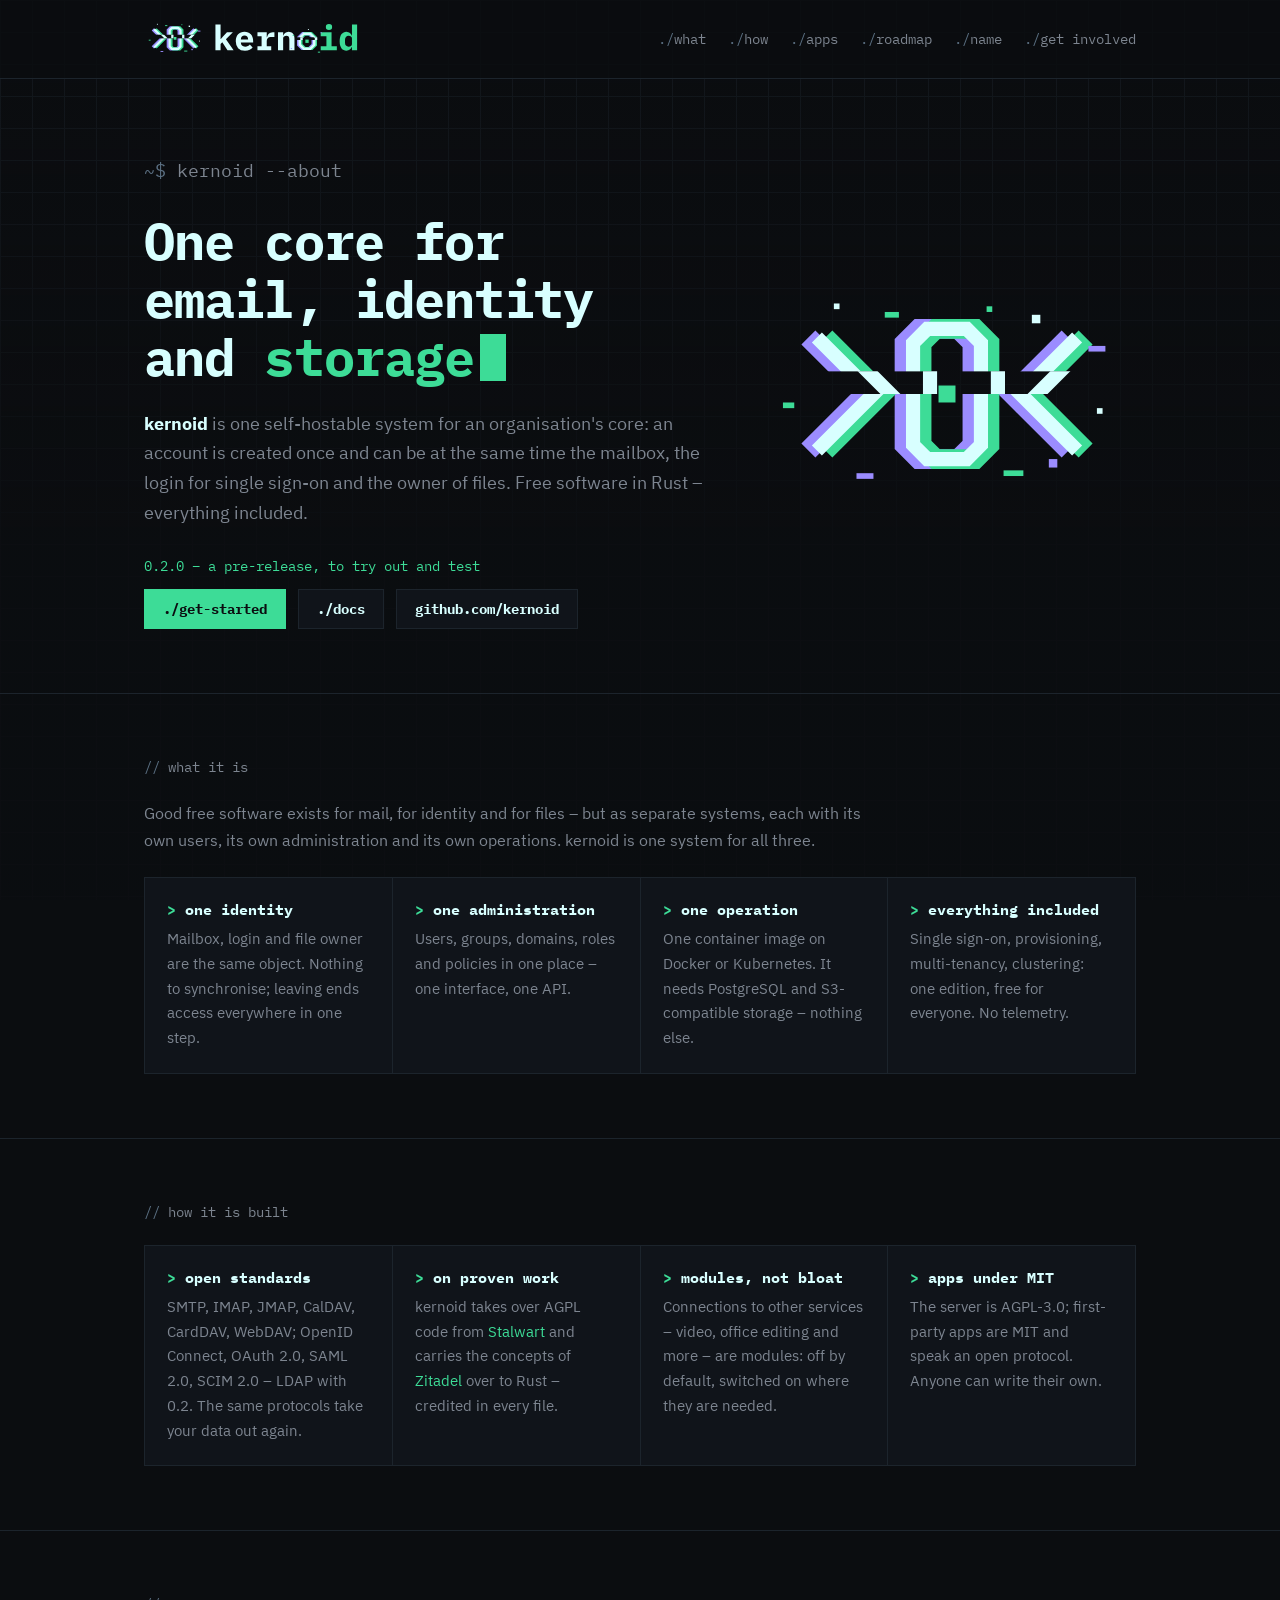
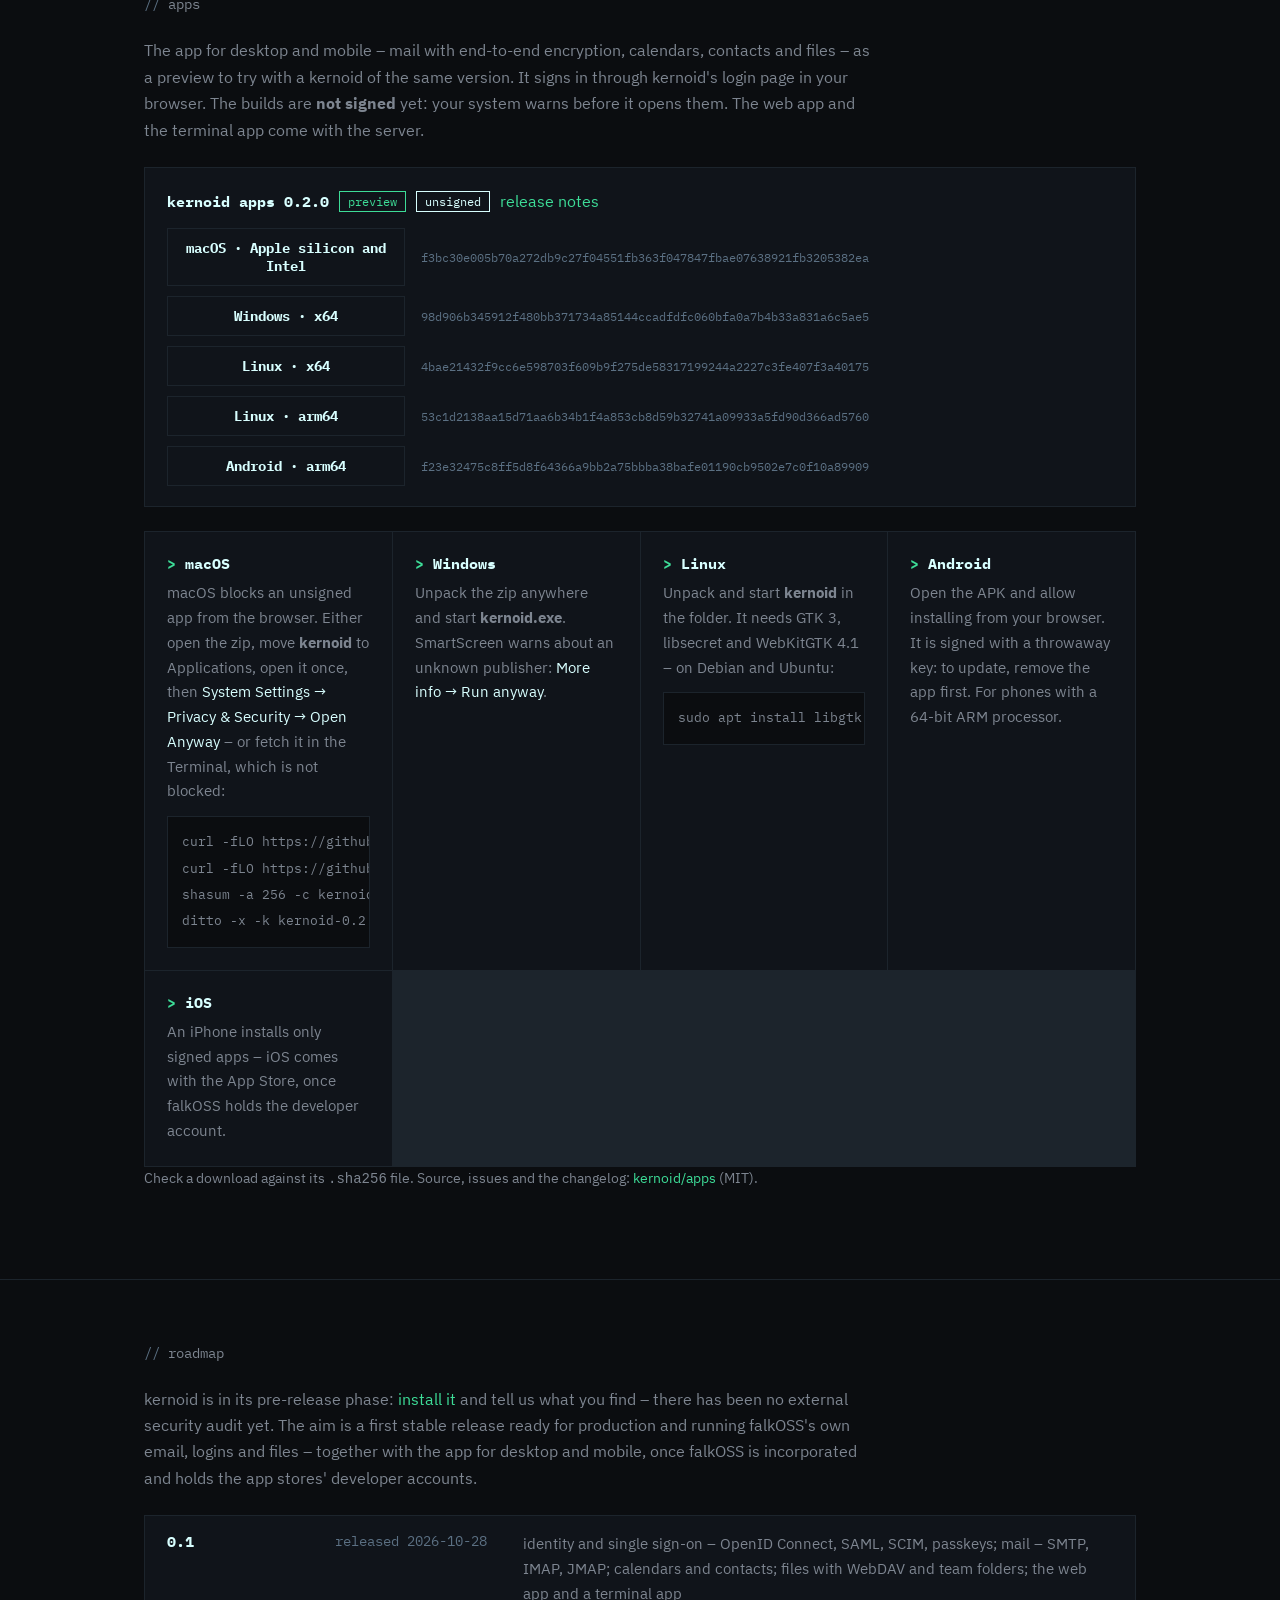
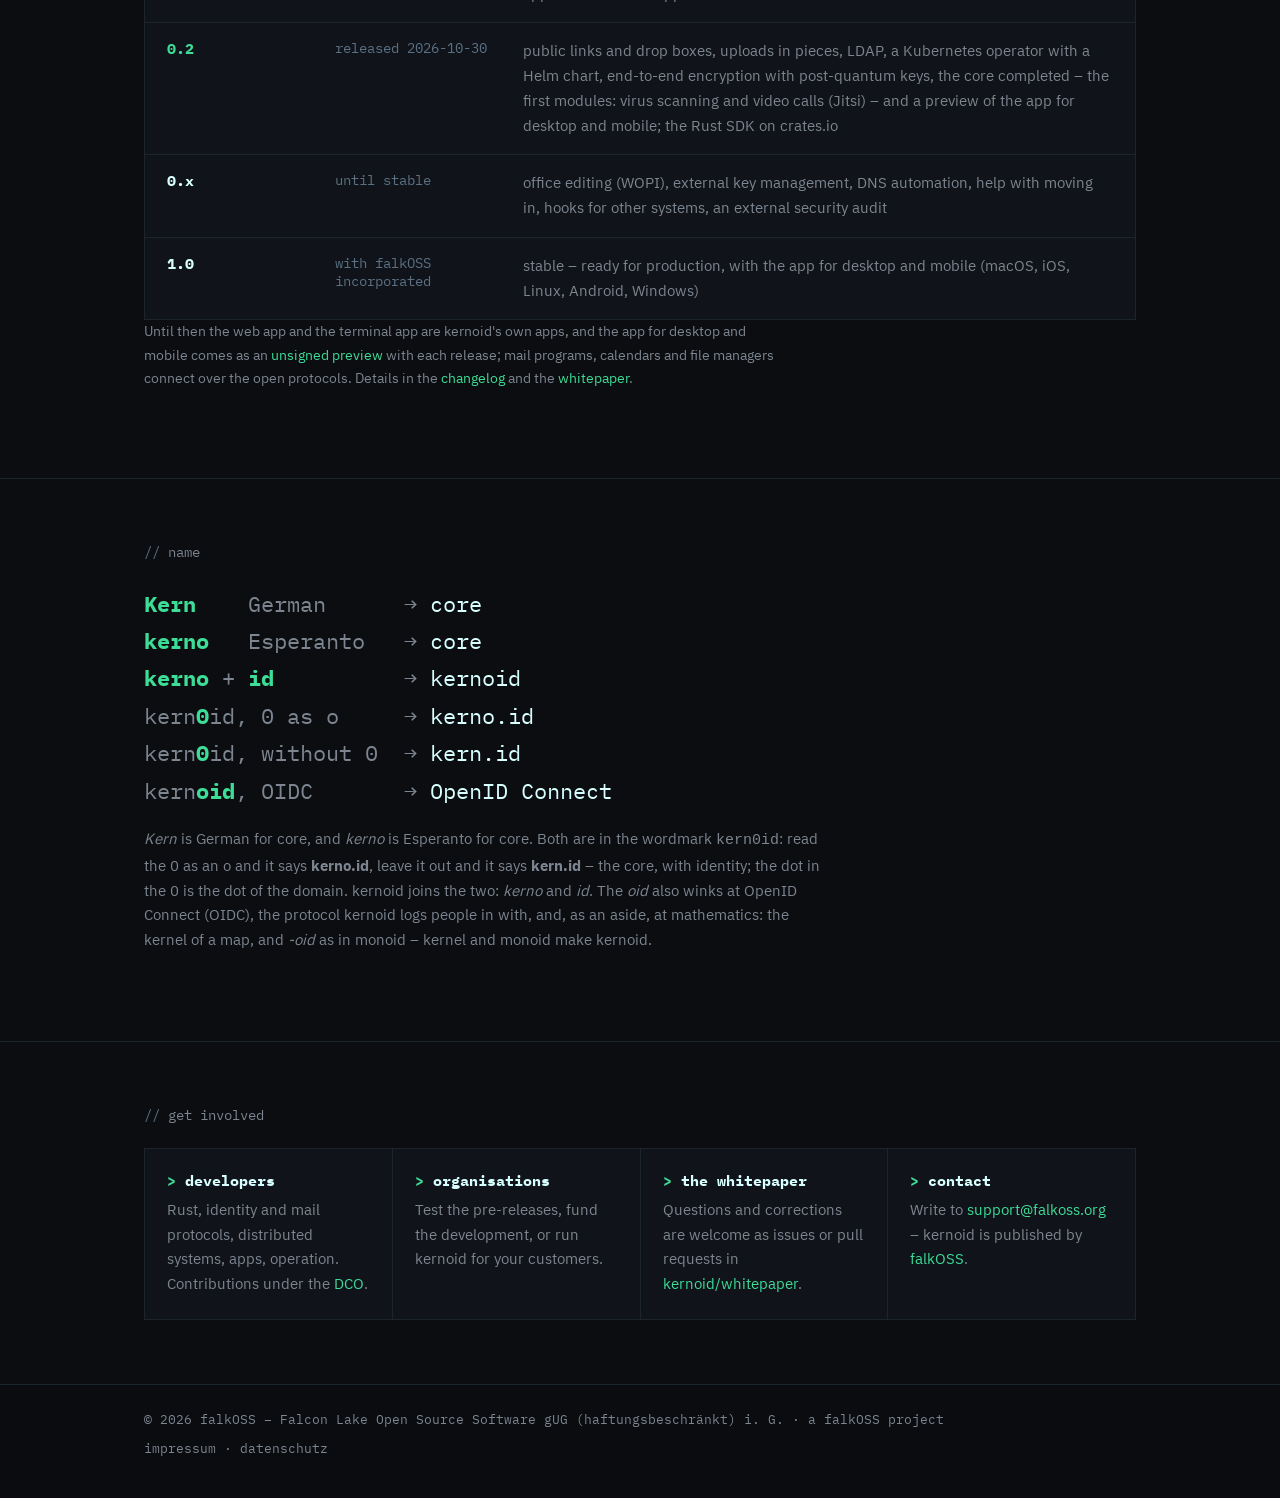
==== index.html @ 37d768cf "Publishing takes the newest releases itself The status line and the apps' downloads were copied by h" ====
<!doctype html>
<html lang="en">
<head>
  <meta charset="utf-8">
  <meta name="viewport" content="width=device-width, initial-scale=1">
  <title>kernoid – one core for email, identity and storage</title>
  <meta name="description" content="kernoid is free software in Rust: one self-hostable system for email, identity and storage. A falkOSS project, in early development.">
  <meta name="theme-color" content="#0B0D10">
  <meta property="og:type" content="website">
  <meta property="og:site_name" content="kernoid">
  <meta property="og:title" content="kernoid – one core for email, identity and storage">
  <meta property="og:description" content="One self-hostable system for email, identity and storage – free software in Rust, everything included.">
  <meta property="og:image" content="social.png">
  <meta property="og:image:width" content="1280">
  <meta property="og:image:height" content="640">
  <meta name="twitter:card" content="summary_large_image">
  <link rel="icon" href="favicon.ico" sizes="any">
  <link rel="icon" href="favicon.svg" type="image/svg+xml">
  <link rel="apple-touch-icon" href="apple-touch-icon.png">
  <link rel="manifest" href="site.webmanifest">
  <link rel="stylesheet" href="style.css">
</head>
<body>
  <header>
    <div class="wrap">
      <a href="./" aria-label="kernoid home"><img src="assets/kernoid-lockup-on-dark.svg" alt="kernoid"></a>
      <nav>
        <a href="#what">what</a>
        <a href="#how">how</a>
        <a href="#apps">apps</a>
        <a href="#roadmap">roadmap</a>
        <a href="#name">name</a>
        <a href="#involved">get involved</a>
      </nav>
    </div>
  </header>

  <main>
    <div class="hero">
      <div class="wrap">
        <div>
          <p class="prompt"><b>~$</b> kernoid --about</p>
          <h1>One core for email, identity and <span class="mint">storage</span></h1>
          <p><strong>kernoid</strong> is one self-hostable system for an organisation's core: an account is created
            once and can be at the same time the mailbox, the login for single sign-on and the owner of files. Free
            software in Rust – everything included.</p>
          <p class="status"><span data-kernoid-version>0.2.0</span> – a pre-release, to try out and test</p>
          <div class="buttons">
            <a class="button primary" href="https://kernoid.dev/getting-started/">./get-started</a>
            <a class="button" href="https://kernoid.dev">./docs</a>
            <a class="button" href="https://github.com/kernoid/kernoid">github.com/kernoid</a>
          </div>
        </div>
        <img class="mark" src="assets/kernoid-mark-on-dark.svg" alt="" width="340" height="198">
      </div>
    </div>

    <section id="what">
      <div class="wrap">
        <h2>what it is</h2>
        <p>Good free software exists for mail, for identity and for files – but as separate systems, each with its
          own users, its own administration and its own operations. kernoid is one system for all three.</p>
        <div class="grid">
          <div class="cell"><h3>one identity</h3><p>Mailbox, login and file owner are the same object. Nothing to synchronise; leaving ends access everywhere in one step.</p></div>
          <div class="cell"><h3>one administration</h3><p>Users, groups, domains, roles and policies in one place – one interface, one API.</p></div>
          <div class="cell"><h3>one operation</h3><p>One container image on Docker or Kubernetes. It needs PostgreSQL and S3-compatible storage – nothing else.</p></div>
          <div class="cell"><h3>everything included</h3><p>Single sign-on, provisioning, multi-tenancy, clustering: one edition, free for everyone. No telemetry.</p></div>
        </div>
      </div>
    </section>

    <section id="how">
      <div class="wrap">
        <h2>how it is built</h2>
        <div class="grid">
          <div class="cell"><h3>open standards</h3><p>SMTP, IMAP, JMAP, CalDAV, CardDAV, WebDAV; OpenID Connect, OAuth 2.0, SAML 2.0, SCIM 2.0 – LDAP with 0.2. The same protocols take your data out again.</p></div>
          <div class="cell"><h3>on proven work</h3><p>kernoid takes over AGPL code from <a href="https://github.com/stalwartlabs/stalwart">Stalwart</a> and carries the concepts of <a href="https://github.com/zitadel/zitadel">Zitadel</a> over to Rust – credited in every file.</p></div>
          <div class="cell"><h3>modules, not bloat</h3><p>Connections to other services – video, office editing and more – are modules: off by default, switched on where they are needed.</p></div>
          <div class="cell"><h3>apps under MIT</h3><p>The server is AGPL-3.0; first-party apps are MIT and speak an open protocol. Anyone can write their own.</p></div>
        </div>
      </div>
    </section>

    <section id="apps">
      <div class="wrap">
        <h2>apps</h2>
        <p>The app for desktop and mobile – mail with end-to-end encryption, calendars, contacts and files – as a
          preview to try with a kernoid of the same version. It signs in through kernoid's login page in your browser.
          The builds are <strong>not signed</strong> yet: your system warns before it opens them. The web app and the
          terminal app come with the server.</p>

        <div class="release" data-release hidden>
          <p class="release-head"><strong>kernoid apps <span data-version></span></strong> <span class="badge">preview</span> <span class="badge warn">unsigned</span>
            <a data-page href="#">release notes</a></p>
          <div class="downloads" data-downloads></div>
        </div>
        <div class="release" data-pending>
          <p class="release-head"><strong>The first builds are on their way.</strong></p>
          <p class="note">Until then: build the app yourself from <a href="https://github.com/kernoid/apps">kernoid/apps</a>.</p>
        </div>

        <div class="grid install">
          <div class="cell"><h3>macOS</h3><p>macOS blocks an unsigned app from the browser. Either open the zip,
            move <b>kernoid</b> to Applications, open it once, then <em>System Settings → Privacy &amp; Security → Open
            Anyway</em> – or fetch it in the Terminal, which is not blocked:</p>
            <pre class="snippet"><code data-install="macos">curl -fLO &lt;download URL&gt;
shasum -a 256 -c &lt;file&gt;.sha256
ditto -x -k &lt;file&gt; /Applications</code></pre></div>
          <div class="cell"><h3>Windows</h3><p>Unpack the zip anywhere and start <b>kernoid.exe</b>. SmartScreen
            warns about an unknown publisher: <em>More info → Run anyway</em>.</p></div>
          <div class="cell"><h3>Linux</h3><p>Unpack and start <b>kernoid</b> in the folder. It needs GTK 3,
            libsecret and WebKitGTK 4.1 – on Debian and Ubuntu:</p>
            <pre class="snippet"><code>sudo apt install libgtk-3-0 libsecret-1-0 libwebkit2gtk-4.1-0</code></pre></div>
          <div class="cell"><h3>Android</h3><p>Open the APK and allow installing from your browser. It is signed
            with a throwaway key: to update, remove the app first. For phones with a 64-bit ARM processor.</p></div>
          <div class="cell"><h3>iOS</h3><p>An iPhone installs only signed apps – iOS comes with the App Store, once
            falkOSS holds the developer account.</p></div>
        </div>
        <p class="note">Check a download against its <code>.sha256</code> file. Source, issues and the changelog:
          <a href="https://github.com/kernoid/apps">kernoid/apps</a> (MIT).</p>
      </div>
    </section>

    <section id="roadmap">
      <div class="wrap">
        <h2>roadmap</h2>
        <p>kernoid is in its pre-release phase: <a href="https://kernoid.dev/getting-started/">install it</a> and tell us what you find – there has been no external security audit yet. The aim is a first stable release ready for production and running falkOSS's own email, logins and files – together with the app for desktop and mobile, once falkOSS is incorporated and holds the app stores' developer accounts.</p>
        <ol class="steps">
          <li><span class="name">0.1</span><span class="when">released 2026-10-28</span><span class="what">identity and single sign-on – OpenID Connect, SAML, SCIM, passkeys; mail – SMTP, IMAP, JMAP; calendars and contacts; files with WebDAV and team folders; the web app and a terminal app</span></li>
          <li class="now"><span class="name">0.2</span><span class="when">released 2026-10-30</span><span class="what">public links and drop boxes, uploads in pieces, LDAP, a Kubernetes operator with a Helm chart, end-to-end encryption with post-quantum keys, the core completed – the first modules: virus scanning and video calls (Jitsi) – and a preview of the app for desktop and mobile; the Rust SDK on crates.io</span></li>
          <li><span class="name">0.x</span><span class="when">until stable</span><span class="what">office editing (WOPI), external key management, DNS automation, help with moving in, hooks for other systems, an external security audit</span></li>
          <li><span class="name">1.0</span><span class="when">with falkOSS incorporated</span><span class="what">stable – ready for production, with the app for desktop and mobile (macOS, iOS, Linux, Android, Windows)</span></li>
        </ol>
        <p class="note">Until then the web app and the terminal app are kernoid's own apps, and the app for desktop and mobile comes as an <a href="#apps">unsigned preview</a> with each release; mail programs, calendars and file managers connect over the open protocols. Details in the <a href="https://github.com/kernoid/kernoid/blob/main/CHANGELOG.md">changelog</a> and the <a href="https://github.com/kernoid/whitepaper">whitepaper</a>.</p>
      </div>
    </section>

    <section id="name">
      <div class="wrap">
        <h2>name</h2>
<pre class="story"><b>Kern</b>    German      → <i>core</i>
<b>kerno</b>   Esperanto   → <i>core</i>
<b>kerno</b> + <b>id</b>          → <i>kernoid</i>
kern<b>0</b>id, 0 as o     → <i>kerno.id</i>
kern<b>0</b>id, without 0  → <i>kern.id</i>
kern<b>oid</b>, OIDC       → <i>OpenID Connect</i></pre>
        <p class="small"><em>Kern</em> is German for core, and <em>kerno</em> is Esperanto for core. Both are in the wordmark <code>kern0id</code>: read the 0 as an o and it says <strong>kerno.id</strong>, leave it out and it says <strong>kern.id</strong> – the core, with identity; the dot in the 0 is the dot of the domain. kernoid joins the two: <em>kerno</em> and <em>id</em>. The <em>oid</em> also winks at OpenID Connect (OIDC), the protocol kernoid logs people in with, and, as an aside, at mathematics: the kernel of a map, and <em>-oid</em> as in monoid – kernel and monoid make kernoid.</p>
      </div>
    </section>

    <section id="involved">
      <div class="wrap">
        <h2>get involved</h2>
        <div class="grid">
          <div class="cell"><h3>developers</h3><p>Rust, identity and mail protocols, distributed systems, apps, operation. Contributions under the <a href="https://developercertificate.org">DCO</a>.</p></div>
          <div class="cell"><h3>organisations</h3><p>Test the pre-releases, fund the development, or run kernoid for your customers.</p></div>
          <div class="cell"><h3>the whitepaper</h3><p>Questions and corrections are welcome as issues or pull requests in <a href="https://github.com/kernoid/whitepaper">kernoid/whitepaper</a>.</p></div>
          <div class="cell"><h3>contact</h3><p>Write to <a href="mailto:support@falkoss.org">support@falkoss.org</a> – kernoid is published by <a href="https://falkoss.org">falkOSS</a>.</p></div>
        </div>
      </div>
    </section>
  </main>

  <footer>
    <div class="wrap">
      <span>© 2026 falkOSS – Falcon Lake Open Source Software gUG (haftungsbeschränkt) i. G. · <a href="https://falkoss.org">a falkOSS project</a></span>
      <span><a href="https://falkoss.org/impressum.html">impressum</a> · <a href="https://falkoss.org/datenschutz.html">datenschutz</a></span>
    </div>
  </footer>
  <script src="download.js" defer></script>
</body>
</html>
---- style.css ----
/* SPDX-License-Identifier: AGPL-3.0-or-later */
/* kernoid – one page. Terminal look with one fault in it: near-black, glitch white, mint as the one accent,
   straight edges. Colours from kernoid/brand/README.md; fonts self-hosted, nothing loaded from elsewhere. */
@font-face { font-family: "Plex Mono"; src: url("assets/fonts/IBMPlexMono-Regular.ttf") format("truetype"); font-weight: 400; font-display: swap; }
@font-face { font-family: "Plex Mono"; src: url("assets/fonts/IBMPlexMono-Bold.ttf") format("truetype"); font-weight: 700; font-display: swap; }
@font-face { font-family: "Plex Sans"; src: url("assets/fonts/IBMPlexSans-Regular.ttf") format("truetype"); font-weight: 400; font-display: swap; }
@font-face { font-family: "Plex Sans"; src: url("assets/fonts/IBMPlexSans-Bold.ttf") format("truetype"); font-weight: 700; font-display: swap; }

:root {
  --night: #0B0D10;
  --panel: #10141A;
  --white: #D8FFFF;
  --mint: #3DDC97;
  --steel: #5B7083;
  --reed: #7D8590;
  --line: #1C242C;
  --mono: "Plex Mono", ui-monospace, "SF Mono", Menlo, Consolas, "Liberation Mono", monospace;
  --sans: "Plex Sans", -apple-system, BlinkMacSystemFont, "Segoe UI", Roboto, Arial, sans-serif;
}

* { box-sizing: border-box; }
html { scroll-behavior: smooth; }
body {
  margin: 0;
  color: var(--white);
  font: 16px/1.65 var(--sans);
  -webkit-font-smoothing: antialiased;
  /* a faint 32 px grid, as in the social preview */
  background:
    linear-gradient(var(--line) 1px, transparent 1px) 0 0 / 32px 32px,
    linear-gradient(90deg, var(--line) 1px, transparent 1px) 0 0 / 32px 32px,
    var(--night);
  background-attachment: fixed;
}
body::before {
  /* fade the grid out below the fold so text stays calm */
  content: ""; position: fixed; inset: 0; pointer-events: none;
  background: linear-gradient(to bottom, rgba(11, 13, 16, 0.5), rgba(11, 13, 16, 0.92) 60%);
}
main, header, footer { position: relative; }
a { color: var(--mint); text-decoration: none; }
a:hover { text-decoration: underline; text-underline-offset: 3px; }
::selection { background: var(--mint); color: var(--night); }
.wrap { max-width: 1040px; margin: 0 auto; padding: 0 24px; }
.dim { color: var(--reed); }
.mint { color: var(--mint); }

/* header */
header { padding: 22px 0; border-bottom: 1px solid var(--line); background: rgba(11, 13, 16, 0.85); }
header .wrap { display: flex; align-items: center; justify-content: space-between; gap: 24px; }
header img { height: 34px; display: block; }
nav { display: flex; gap: 22px; font: 14px var(--mono); }
nav a { color: var(--reed); }
nav a::before { content: "./"; color: var(--steel); }
nav a:hover { color: var(--white); text-decoration: none; }

/* hero */
.hero { padding: 80px 0 64px; }
.hero .wrap { display: grid; grid-template-columns: 1.5fr 1fr; gap: 48px; align-items: center; }
.prompt { font: 15px var(--mono); color: var(--reed); margin: 0 0 18px; }
.prompt b { color: var(--steel); font-weight: 400; }
.hero .status { font: 14px var(--mono); color: var(--mint); margin: 0 0 14px; }
.hero h1 { font: 700 clamp(32px, 5vw, 52px)/1.12 var(--mono); margin: 0 0 22px; letter-spacing: -0.02em; }
.hero h1 .mint::after {
  content: ""; display: inline-block; width: 0.5em; height: 0.9em; margin-left: 0.12em; vertical-align: -0.08em;
  background: var(--mint); animation: blink 1.1s steps(1) infinite;
}
@keyframes blink { 50% { opacity: 0; } }
@media (prefers-reduced-motion: reduce) { .hero h1 .mint::after { animation: none; } }
.hero p { color: var(--reed); font-size: 18px; margin: 0 0 30px; max-width: 36em; }
.hero p strong { color: var(--white); font-weight: 700; }
.hero .mark { width: 100%; max-width: 340px; justify-self: center; }
.buttons { display: flex; flex-wrap: wrap; gap: 12px; }
.button { display: inline-block; padding: 10px 18px; border: 1px solid var(--line); font: 700 14px var(--mono); color: var(--white); background: var(--panel); }
.button.primary { background: var(--mint); border-color: var(--mint); color: var(--night); }
.button:hover { text-decoration: none; border-color: var(--mint); }

/* sections */
section { padding: 64px 0; border-top: 1px solid var(--line); }
section h2 { font: 400 14px var(--mono); color: var(--reed); margin: 0 0 24px; }
section h2::before { content: "// "; color: var(--steel); }
section > .wrap > p { color: var(--reed); max-width: 46em; margin: 0 0 24px; }
.grid { display: grid; grid-template-columns: repeat(auto-fit, minmax(230px, 1fr)); gap: 1px; background: var(--line); border: 1px solid var(--line); }
.cell { background: var(--panel); padding: 22px; }
.cell h3 { margin: 0 0 8px; font: 700 15px var(--mono); color: var(--white); }
.cell h3::before { content: "> "; color: var(--mint); }
.cell p { margin: 0; color: var(--reed); font-size: 15px; }

/* roadmap */
.steps { list-style: none; margin: 0; padding: 0; border: 1px solid var(--line); }
.steps li { display: grid; grid-template-columns: 150px 170px 1fr; gap: 18px; padding: 16px 22px; background: var(--panel); }
.steps li + li { border-top: 1px solid var(--line); }
.steps .name { font: 700 15px var(--mono); }
.steps .when { font: 14px var(--mono); color: var(--steel); }
.steps .what { color: var(--reed); font-size: 15px; }
.steps .now .name { color: var(--mint); }
.note { color: var(--reed); font-size: 14px; margin: 14px 0 0; }

/* name */
pre.story { font: clamp(15px, 2.4vw, 22px)/1.7 var(--mono); margin: 0 0 18px; color: var(--reed); white-space: pre-wrap; }
pre.story b { color: var(--mint); font-weight: 700; }
pre.story i { color: var(--white); font-style: normal; }
.small { color: var(--reed); font-size: 15px; margin: 0; max-width: 46em; }

/* footer */
footer { border-top: 1px solid var(--line); padding: 26px 0 44px; color: var(--reed); font: 13px var(--mono); background: rgba(11, 13, 16, 0.9); }
footer .wrap { display: flex; flex-wrap: wrap; justify-content: space-between; gap: 12px; }
footer a { color: var(--reed); }
footer a:hover { color: var(--white); }

/* 404 */
.legal { padding: 40px 0 72px; max-width: 760px; }
.legal h1 { font: 700 30px var(--mono); margin: 0 0 24px; }
.legal p { color: var(--reed); }

@media (max-width: 760px) {
  .hero { padding-top: 48px; }
  .hero .wrap { grid-template-columns: 1fr; }
  .hero .mark { max-width: 180px; order: -1; justify-self: start; }
  nav { display: none; }
  .steps li { grid-template-columns: 1fr; gap: 4px; }
}

/* apps: downloads from apps.json, how to open unsigned builds */
.release { border: 1px solid var(--line); background: var(--panel); padding: 20px 22px; margin: 0 0 24px; }
.release-head { margin: 0 0 14px; display: flex; flex-wrap: wrap; gap: 10px; align-items: center; }
.release-head strong { font: 700 15px var(--mono); }
.release > .note { margin: 0; }
.badge { font: 12px var(--mono); padding: 2px 8px; border: 1px solid var(--mint); color: var(--mint); }
.badge.warn { border-color: var(--white); color: var(--white); }
.downloads { display: grid; gap: 10px; }
.download { display: flex; flex-wrap: wrap; gap: 6px 16px; align-items: center; }
.download .button { width: 17em; max-width: 100%; text-align: center; }
.download .sum { font: 12px var(--mono); color: var(--steel); overflow-wrap: anywhere; min-width: 0; flex: 1 1 20em; }
.install .cell p + p, .install .cell pre { margin-top: 12px; }
.install em { color: var(--white); font-style: normal; }
pre.snippet { margin: 12px 0 0; padding: 12px 14px; background: var(--night); border: 1px solid var(--line); overflow-x: auto; }
pre.snippet code { font: 13px/1.6 var(--mono); color: var(--reed); white-space: pre; }
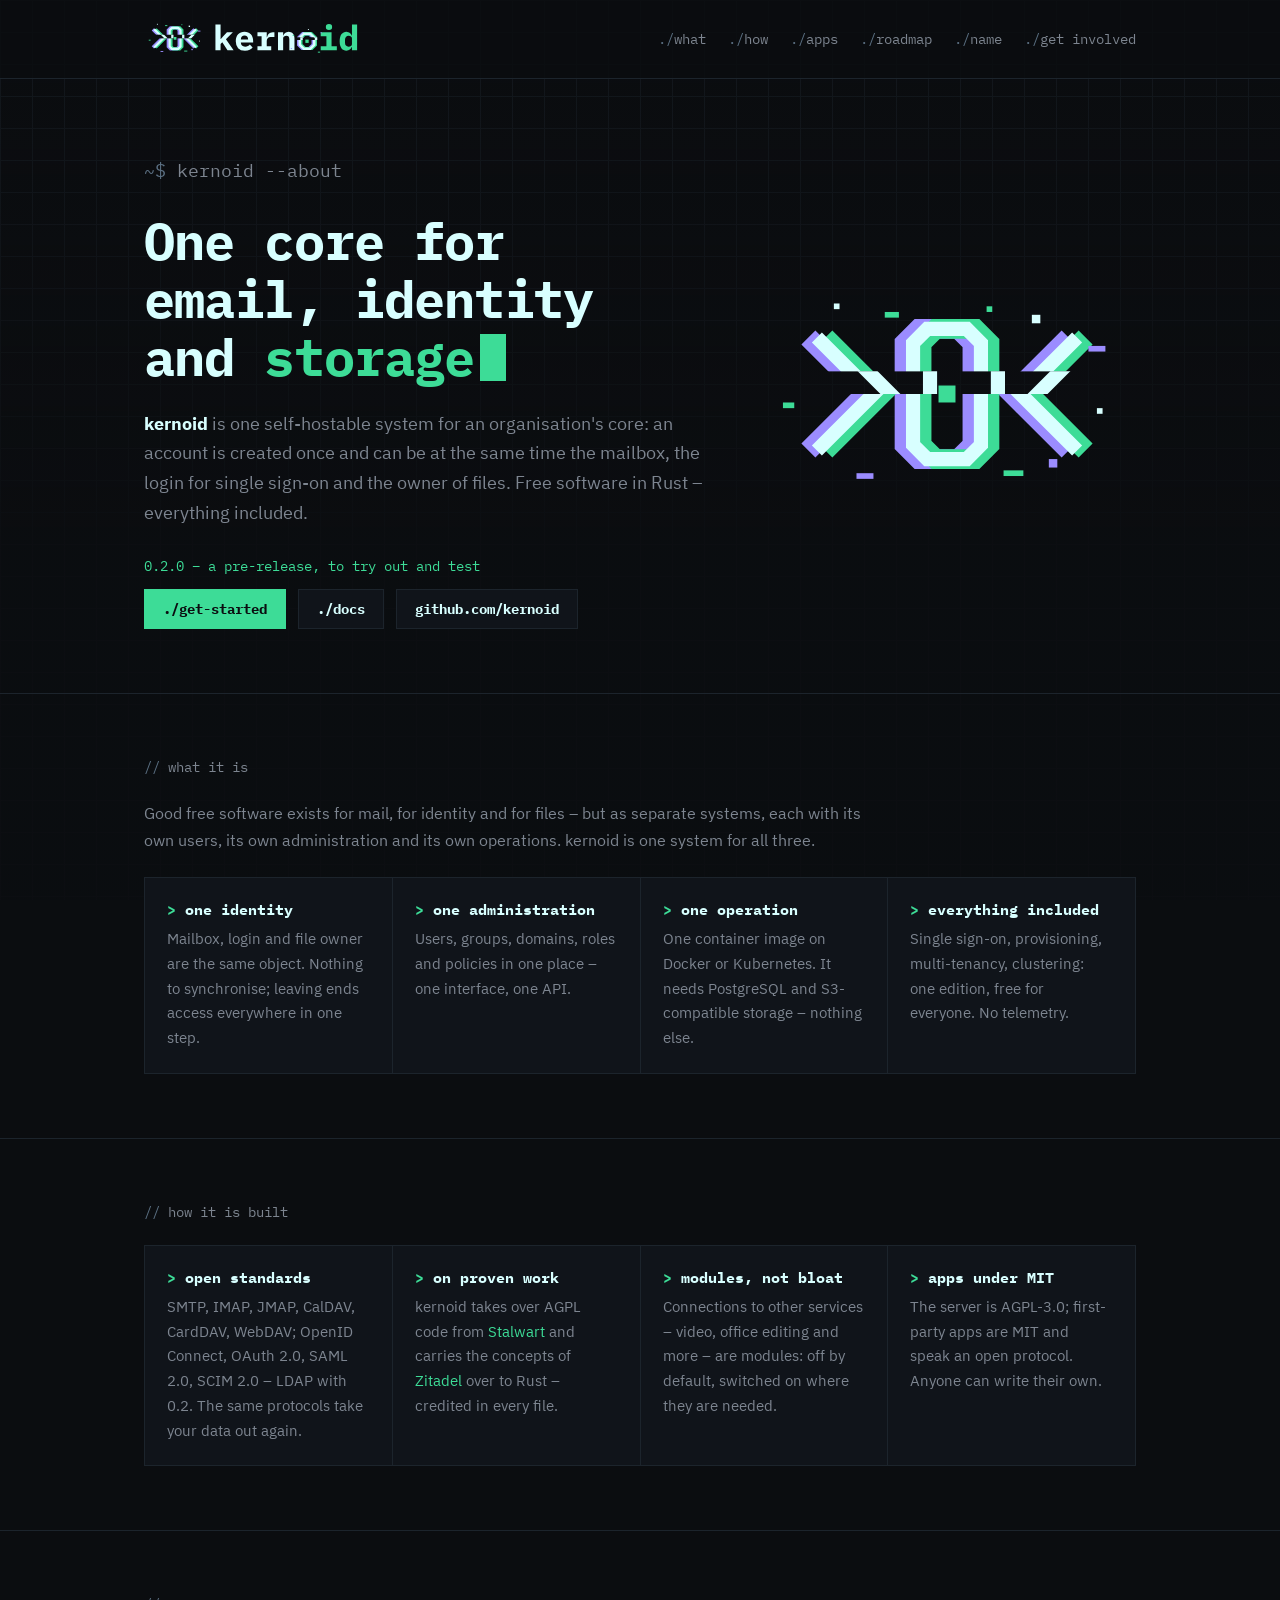
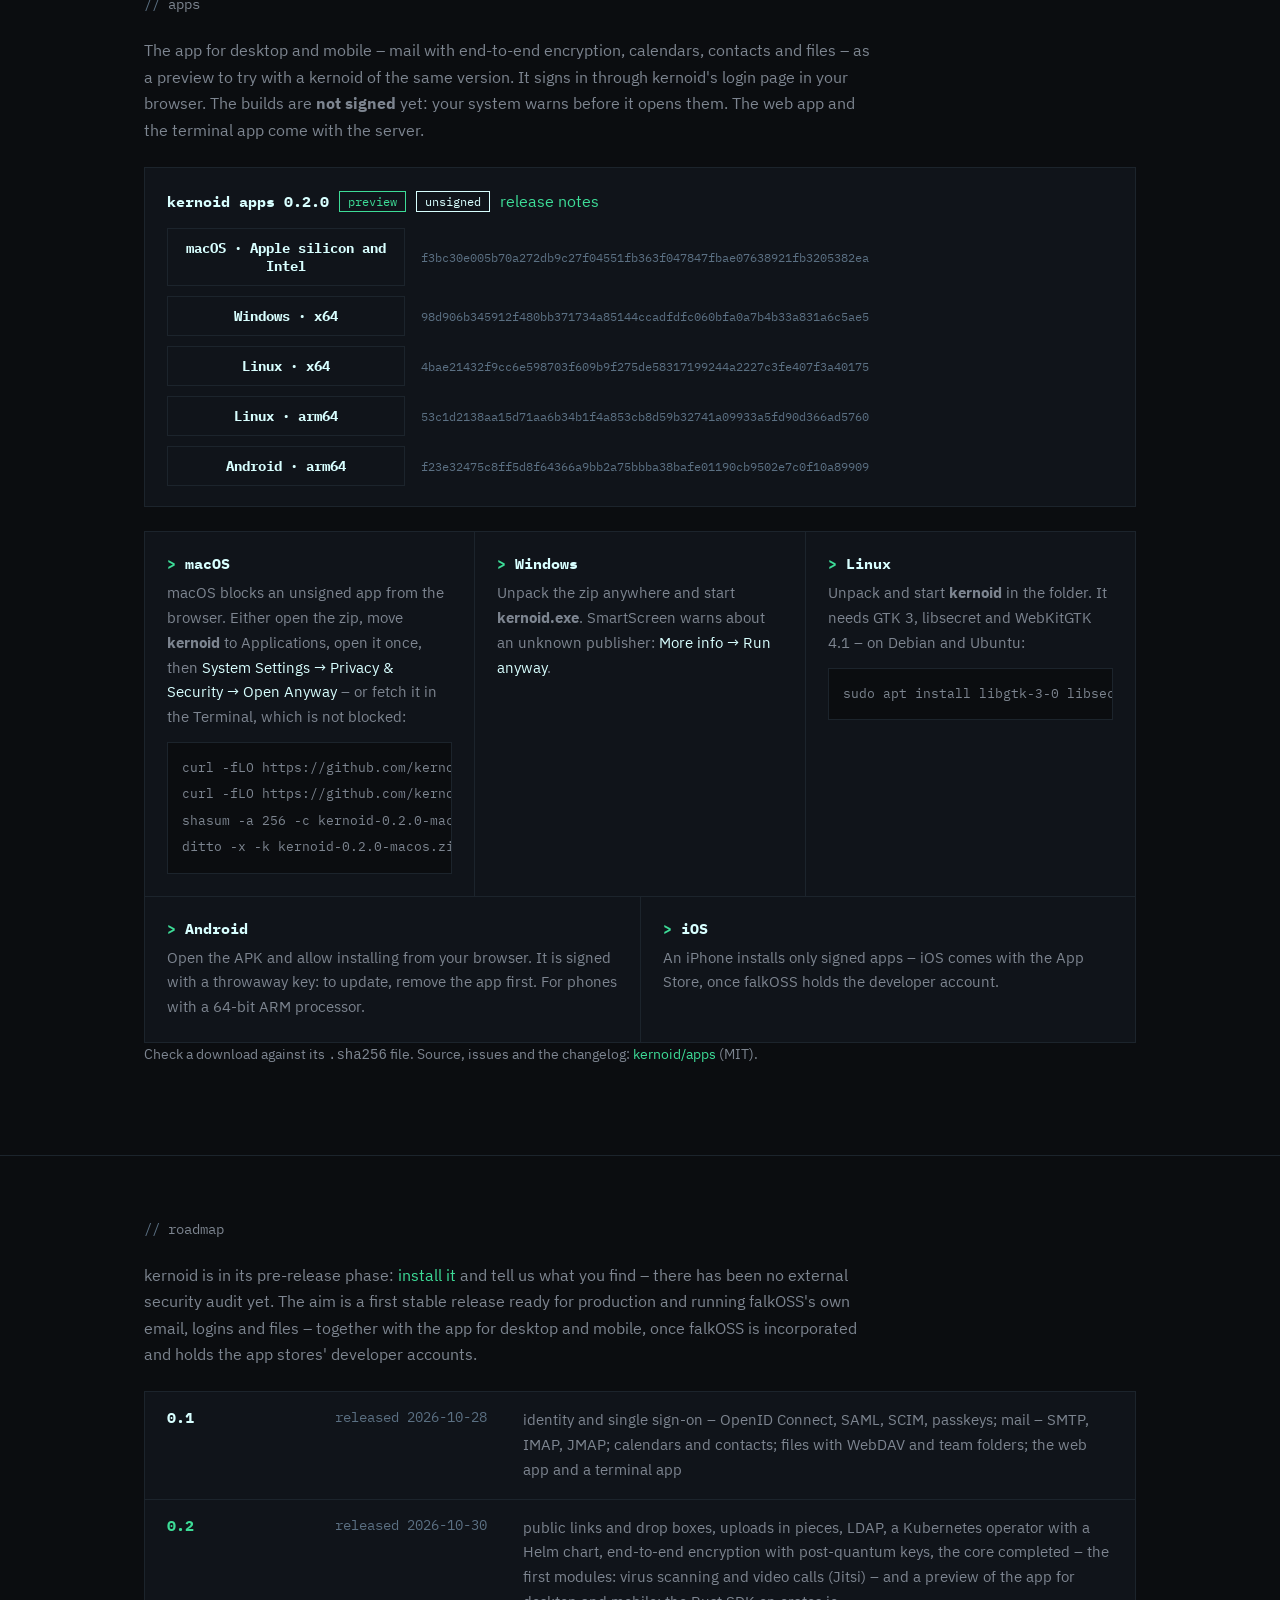
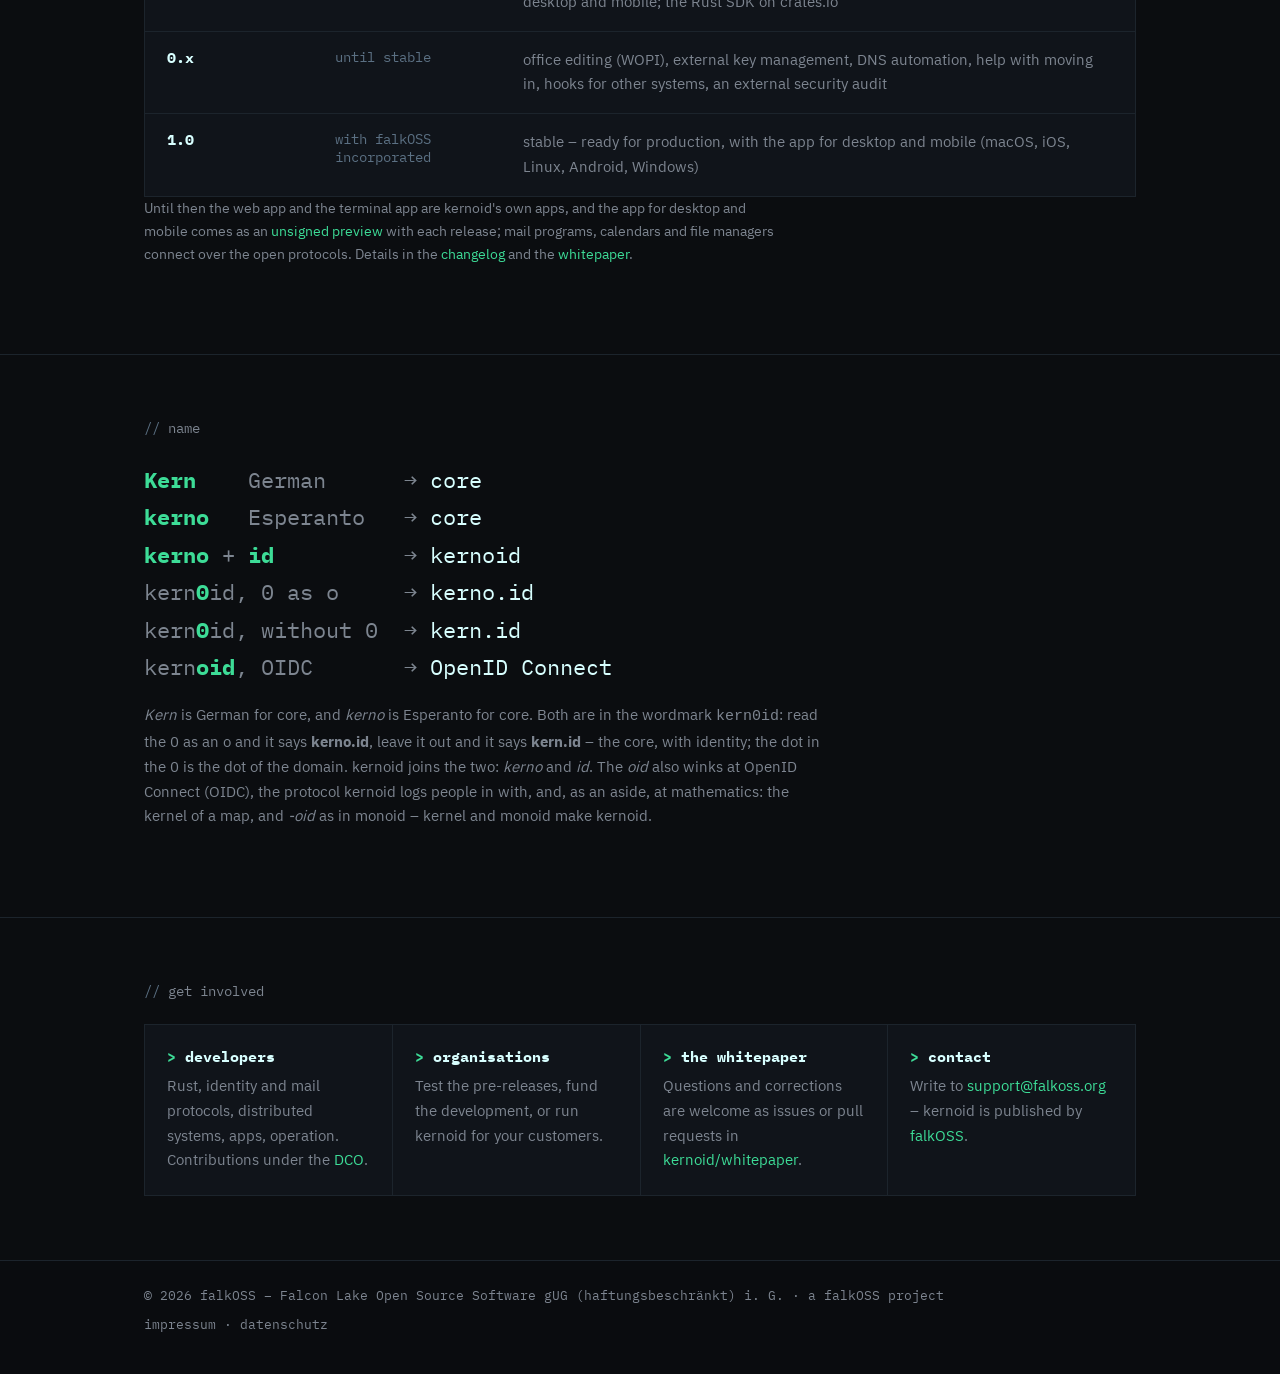
==== commit c906d6e3: "Apps: the desktop systems in a row, Android and iOS below Three columns for macOS, Windows and Linux" ====
--- a/index.html
+++ b/index.html
@@ -111,9 +111,9 @@
           <div class="cell"><h3>Linux</h3><p>Unpack and start <b>kernoid</b> in the folder. It needs GTK 3,
             libsecret and WebKitGTK 4.1 – on Debian and Ubuntu:</p>
             <pre class="snippet"><code>sudo apt install libgtk-3-0 libsecret-1-0 libwebkit2gtk-4.1-0</code></pre></div>
-          <div class="cell"><h3>Android</h3><p>Open the APK and allow installing from your browser. It is signed
+          <div class="cell mobile"><h3>Android</h3><p>Open the APK and allow installing from your browser. It is signed
             with a throwaway key: to update, remove the app first. For phones with a 64-bit ARM processor.</p></div>
-          <div class="cell"><h3>iOS</h3><p>An iPhone installs only signed apps – iOS comes with the App Store, once
+          <div class="cell mobile"><h3>iOS</h3><p>An iPhone installs only signed apps – iOS comes with the App Store, once
             falkOSS holds the developer account.</p></div>
         </div>
         <p class="note">Check a download against its <code>.sha256</code> file. Source, issues and the changelog:
--- a/style.css
+++ b/style.css
@@ -133,6 +133,12 @@
 .download .button { width: 17em; max-width: 100%; text-align: center; }
 .download .sum { font: 12px var(--mono); color: var(--steel); overflow-wrap: anywhere; min-width: 0; flex: 1 1 20em; }
 .install .cell p + p, .install .cell pre { margin-top: 12px; }
+/* the three desktop systems in a row, the two mobile ones below them – on screens wide enough for three columns */
+@media (min-width: 761px) {
+  .grid.install { grid-template-columns: repeat(6, 1fr); }
+  .grid.install .cell { grid-column: span 2; }
+  .grid.install .cell.mobile { grid-column: span 3; }
+}
 .install em { color: var(--white); font-style: normal; }
 pre.snippet { margin: 12px 0 0; padding: 12px 14px; background: var(--night); border: 1px solid var(--line); overflow-x: auto; }
 pre.snippet code { font: 13px/1.6 var(--mono); color: var(--reed); white-space: pre; }
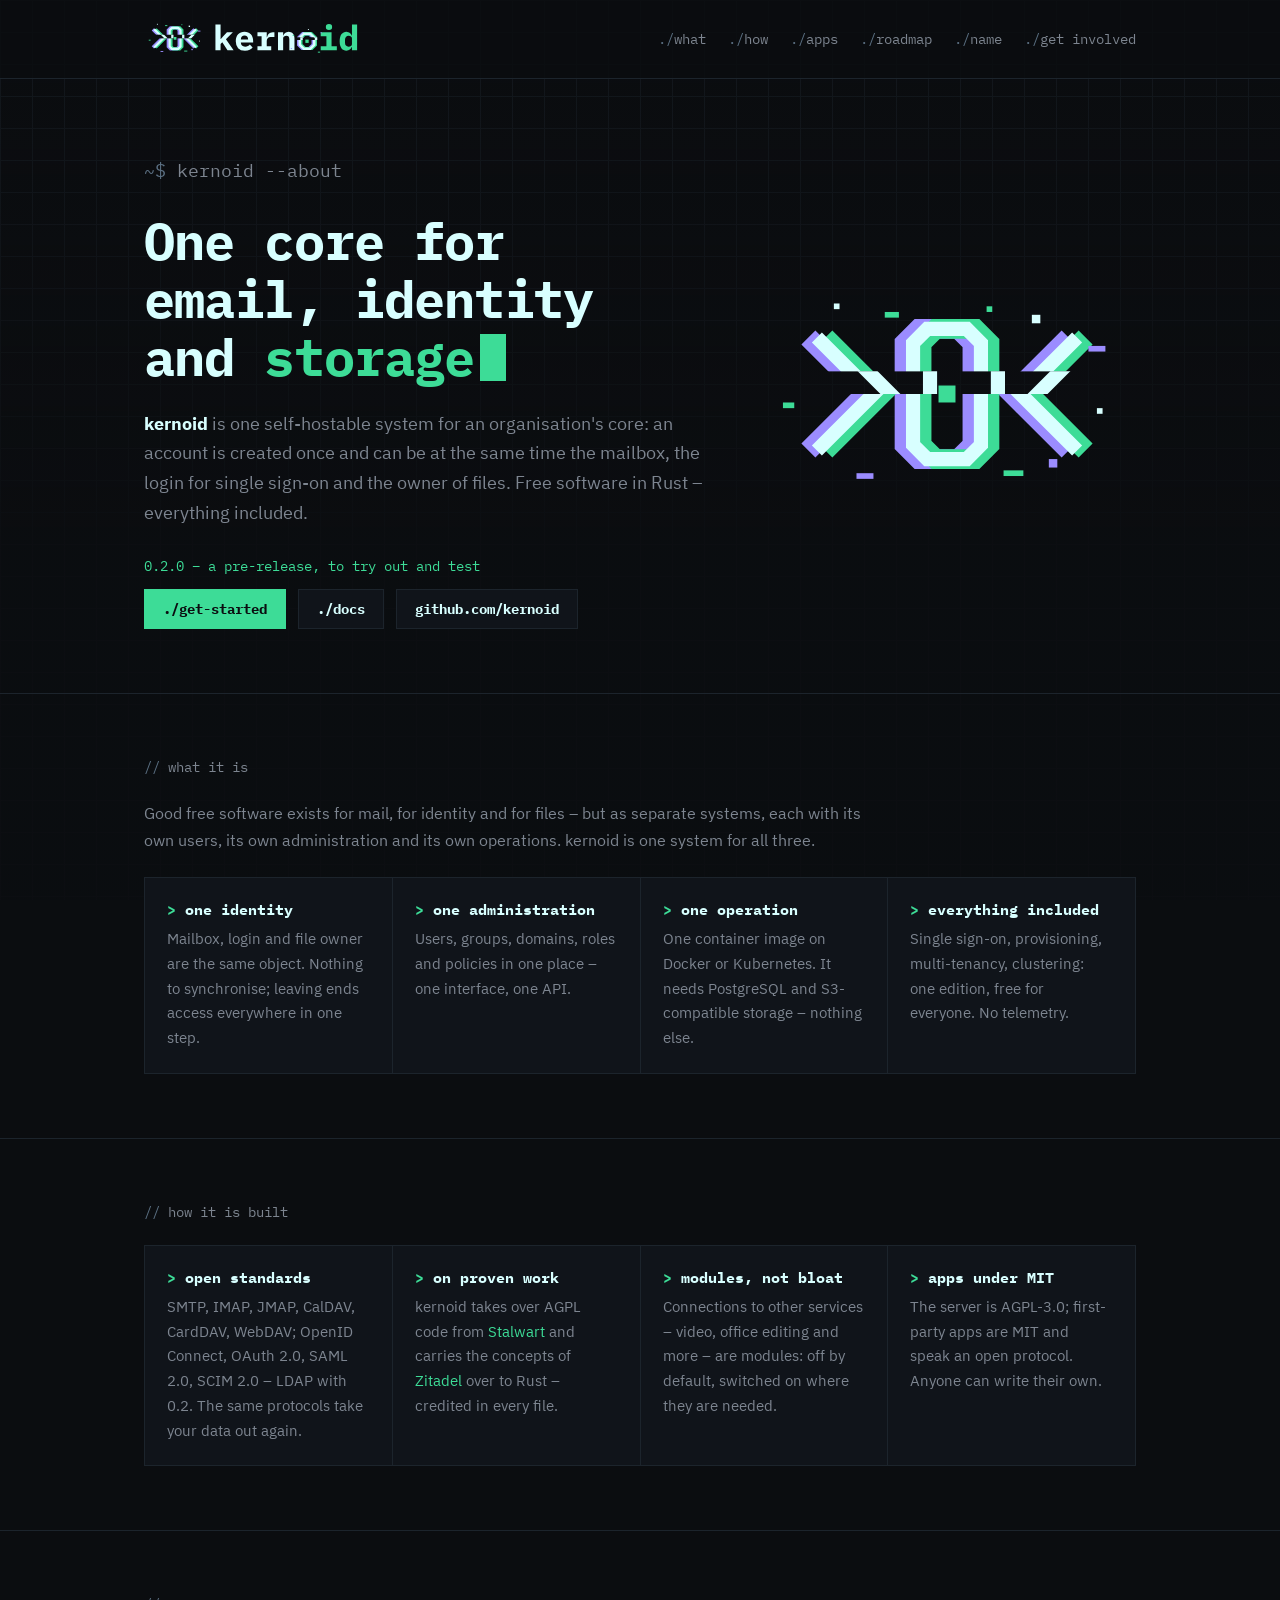
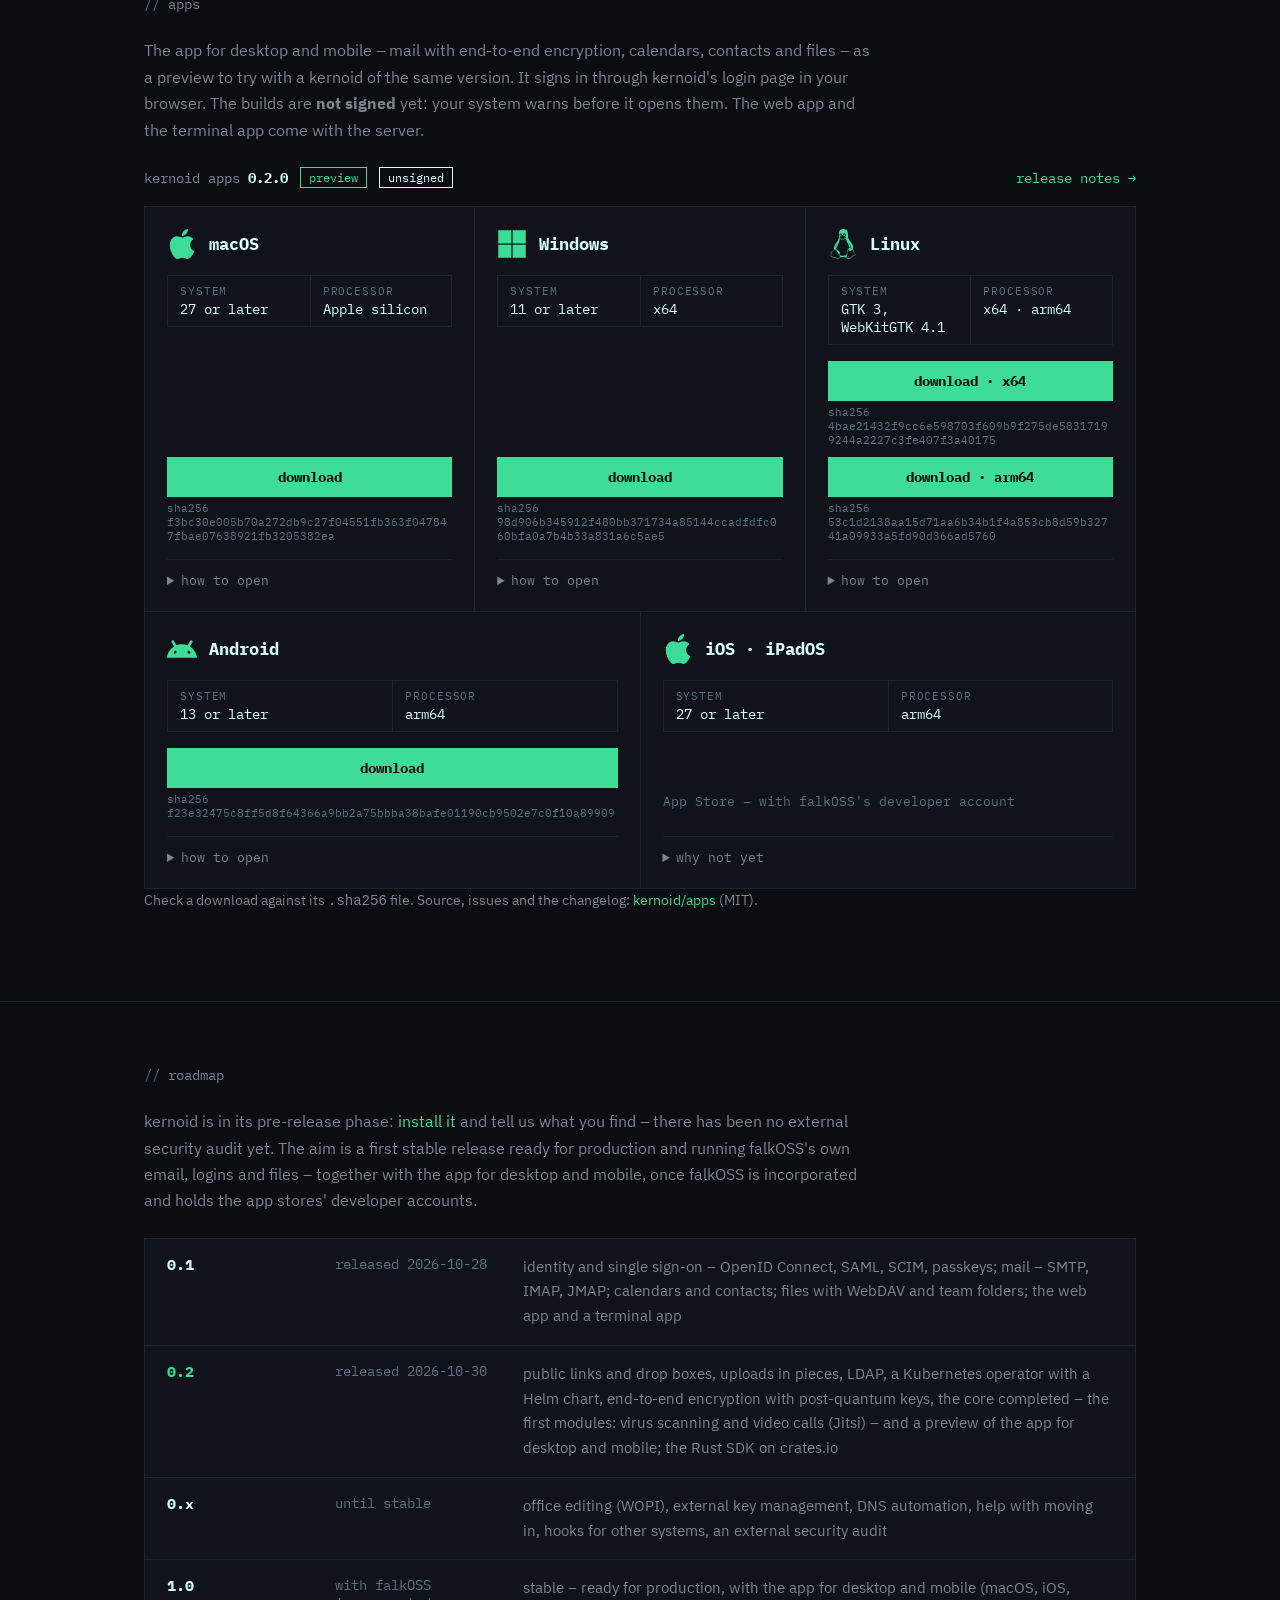
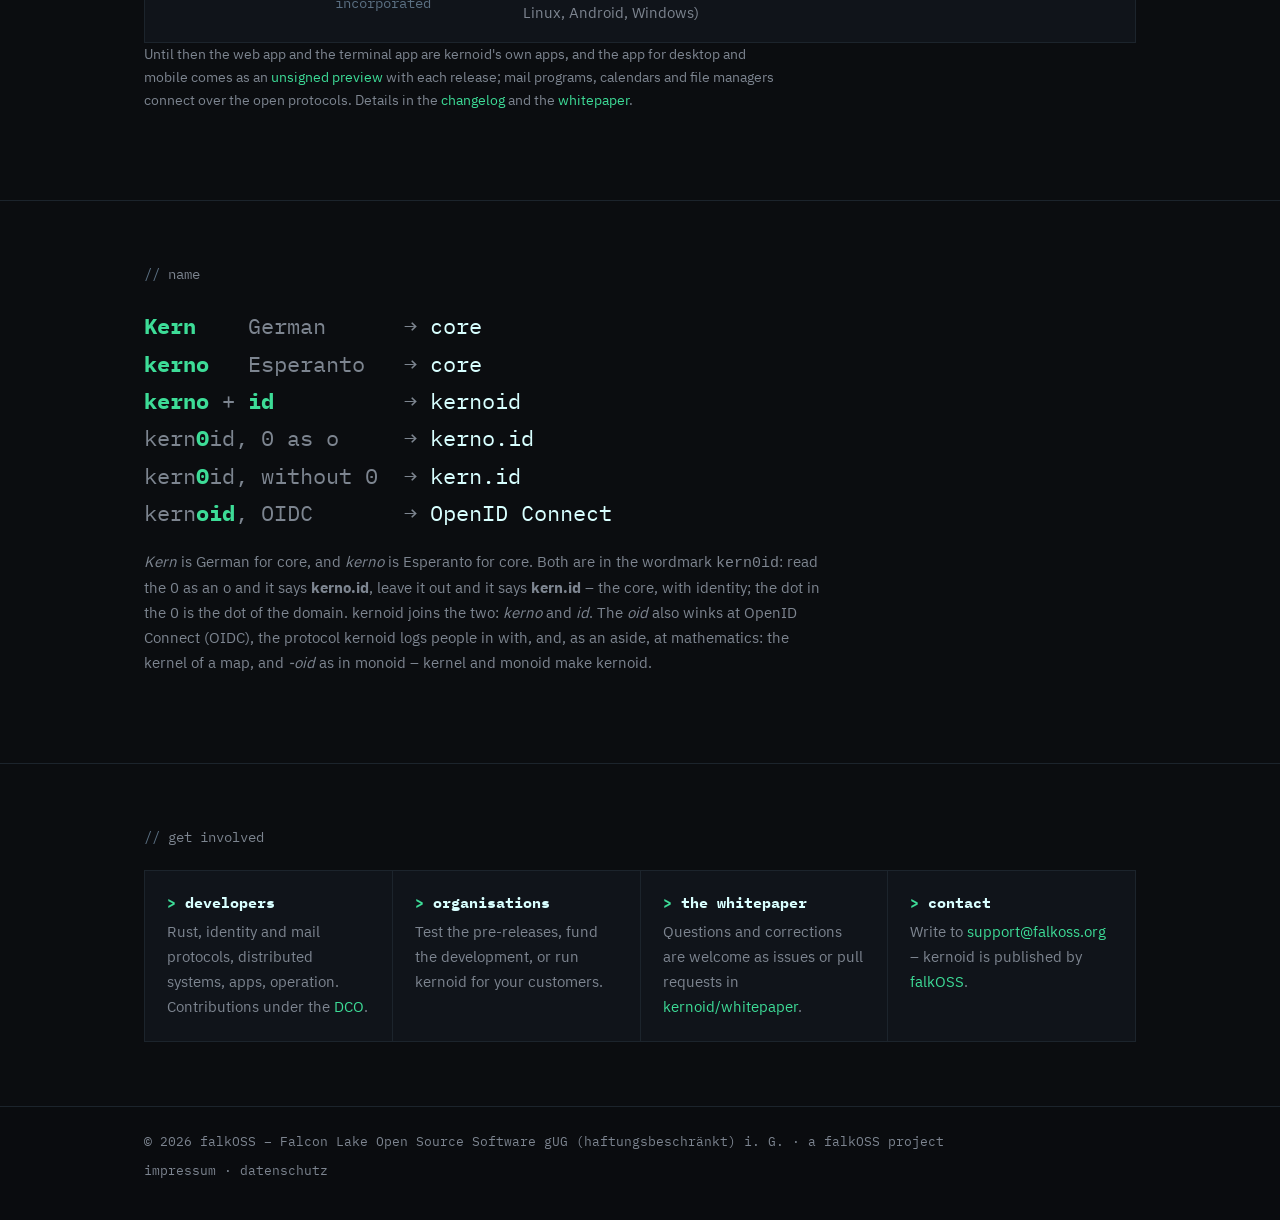
==== commit 67836dff: "Apps: one card per system The apps' section was a list of downloads and a separate grid of notes. No" ====
--- a/index.html
+++ b/index.html
@@ -89,32 +89,63 @@
           The builds are <strong>not signed</strong> yet: your system warns before it opens them. The web app and the
           terminal app come with the server.</p>
 
-        <div class="release" data-release hidden>
-          <p class="release-head"><strong>kernoid apps <span data-version></span></strong> <span class="badge">preview</span> <span class="badge warn">unsigned</span>
-            <a data-page href="#">release notes</a></p>
-          <div class="downloads" data-downloads></div>
-        </div>
-        <div class="release" data-pending>
-          <p class="release-head"><strong>The first builds are on their way.</strong></p>
-          <p class="note">Until then: build the app yourself from <a href="https://github.com/kernoid/apps">kernoid/apps</a>.</p>
-        </div>
-
-        <div class="grid install">
-          <div class="cell"><h3>macOS</h3><p>macOS blocks an unsigned app from the browser. Either open the zip,
-            move <b>kernoid</b> to Applications, open it once, then <em>System Settings → Privacy &amp; Security → Open
-            Anyway</em> – or fetch it in the Terminal, which is not blocked:</p>
-            <pre class="snippet"><code data-install="macos">curl -fLO &lt;download URL&gt;
+        <p class="release-bar" data-release>
+          <span class="release-name">kernoid apps <strong data-version>–</strong></span>
+          <span class="badge">preview</span> <span class="badge warn">unsigned</span>
+          <a data-page href="https://github.com/kernoid/apps/releases">release notes →</a>
+        </p>
+
+        <div class="platforms">
+          <article class="platform">
+            <div class="platform-head"><span class="os-icon" style="--icon: url(assets/icons/apple.svg)"></span><h3>macOS</h3></div>
+            <dl class="specs"><div><dt>system</dt><dd>27 or later</dd></div><div><dt>processor</dt><dd>Apple silicon</dd></div></dl>
+            <div class="get" data-get="macos"><span class="soon">build pending</span></div>
+            <details><summary>how to open</summary>
+              <p>macOS blocks an unsigned app from the browser. Open the zip, move <b>kernoid</b> to Applications, open
+                it once, then <em>System Settings → Privacy &amp; Security → Open Anyway</em> – or fetch it in the
+                Terminal, which is not blocked:</p>
+              <pre class="snippet"><code data-install="macos">curl -fLO &lt;download URL&gt;
 shasum -a 256 -c &lt;file&gt;.sha256
-ditto -x -k &lt;file&gt; /Applications</code></pre></div>
-          <div class="cell"><h3>Windows</h3><p>Unpack the zip anywhere and start <b>kernoid.exe</b>. SmartScreen
-            warns about an unknown publisher: <em>More info → Run anyway</em>.</p></div>
-          <div class="cell"><h3>Linux</h3><p>Unpack and start <b>kernoid</b> in the folder. It needs GTK 3,
-            libsecret and WebKitGTK 4.1 – on Debian and Ubuntu:</p>
-            <pre class="snippet"><code>sudo apt install libgtk-3-0 libsecret-1-0 libwebkit2gtk-4.1-0</code></pre></div>
-          <div class="cell mobile"><h3>Android</h3><p>Open the APK and allow installing from your browser. It is signed
-            with a throwaway key: to update, remove the app first. For phones with a 64-bit ARM processor.</p></div>
-          <div class="cell mobile"><h3>iOS</h3><p>An iPhone installs only signed apps – iOS comes with the App Store, once
-            falkOSS holds the developer account.</p></div>
+ditto -x -k &lt;file&gt; /Applications</code></pre>
+            </details>
+          </article>
+          <article class="platform">
+            <div class="platform-head"><span class="os-icon" style="--icon: url(assets/icons/windows.svg)"></span><h3>Windows</h3></div>
+            <dl class="specs"><div><dt>system</dt><dd>11 or later</dd></div><div><dt>processor</dt><dd>x64</dd></div></dl>
+            <div class="get" data-get="windows"><span class="soon">build pending</span></div>
+            <details><summary>how to open</summary>
+              <p>Unpack the zip anywhere and start <b>kernoid.exe</b>. SmartScreen warns about an unknown publisher:
+                <em>More info → Run anyway</em>.</p>
+            </details>
+          </article>
+          <article class="platform">
+            <div class="platform-head"><span class="os-icon" style="--icon: url(assets/icons/linux.svg)"></span><h3>Linux</h3></div>
+            <dl class="specs"><div><dt>system</dt><dd>GTK 3, WebKitGTK 4.1</dd></div><div><dt>processor</dt><dd>x64 · arm64</dd></div></dl>
+            <div class="get" data-get="linux-x64 linux-arm64"><span class="soon">build pending</span></div>
+            <details><summary>how to open</summary>
+              <p>Unpack and start <b>kernoid</b> in the folder. It needs GTK 3, libsecret and WebKitGTK 4.1 – on Debian
+                and Ubuntu:</p>
+              <pre class="snippet"><code>sudo apt install libgtk-3-0 libsecret-1-0 libwebkit2gtk-4.1-0</code></pre>
+            </details>
+          </article>
+          <article class="platform mobile">
+            <div class="platform-head"><span class="os-icon" style="--icon: url(assets/icons/android.svg)"></span><h3>Android</h3></div>
+            <dl class="specs"><div><dt>system</dt><dd>13 or later</dd></div><div><dt>processor</dt><dd>arm64</dd></div></dl>
+            <div class="get" data-get="android"><span class="soon">build pending</span></div>
+            <details><summary>how to open</summary>
+              <p>Open the APK and allow installing from your browser. It is signed with a throwaway key: to update,
+                remove the app first.</p>
+            </details>
+          </article>
+          <article class="platform mobile">
+            <div class="platform-head"><span class="os-icon" style="--icon: url(assets/icons/apple.svg)"></span><h3>iOS · iPadOS</h3></div>
+            <dl class="specs"><div><dt>system</dt><dd>27 or later</dd></div><div><dt>processor</dt><dd>arm64</dd></div></dl>
+            <div class="get"><span class="soon">App Store – with falkOSS's developer account</span></div>
+            <details><summary>why not yet</summary>
+              <p>An iPhone or iPad installs only signed apps, so iOS comes with the App Store once falkOSS holds the
+                developer account.</p>
+            </details>
+          </article>
         </div>
         <p class="note">Check a download against its <code>.sha256</code> file. Source, issues and the changelog:
           <a href="https://github.com/kernoid/apps">kernoid/apps</a> (MIT).</p>
--- a/style.css
+++ b/style.css
@@ -121,24 +121,42 @@
   .steps li { grid-template-columns: 1fr; gap: 4px; }
 }
 
-/* apps: downloads from apps.json, how to open unsigned builds */
-.release { border: 1px solid var(--line); background: var(--panel); padding: 20px 22px; margin: 0 0 24px; }
-.release-head { margin: 0 0 14px; display: flex; flex-wrap: wrap; gap: 10px; align-items: center; }
-.release-head strong { font: 700 15px var(--mono); }
-.release > .note { margin: 0; }
+/* apps: one card per system – what it needs, its downloads from apps.json, how to open the unsigned build */
+section > .wrap > p.release-bar, .release-bar { max-width: none; display: flex; flex-wrap: wrap; align-items: center; gap: 10px 12px; margin: 0 0 18px; font: 14px var(--mono); }
+.release-name { color: var(--reed); }
+.release-name strong { color: var(--white); }
+.release-bar a { margin-left: auto; }
 .badge { font: 12px var(--mono); padding: 2px 8px; border: 1px solid var(--mint); color: var(--mint); }
 .badge.warn { border-color: var(--white); color: var(--white); }
-.downloads { display: grid; gap: 10px; }
-.download { display: flex; flex-wrap: wrap; gap: 6px 16px; align-items: center; }
-.download .button { width: 17em; max-width: 100%; text-align: center; }
-.download .sum { font: 12px var(--mono); color: var(--steel); overflow-wrap: anywhere; min-width: 0; flex: 1 1 20em; }
-.install .cell p + p, .install .cell pre { margin-top: 12px; }
-/* the three desktop systems in a row, the two mobile ones below them – on screens wide enough for three columns */
-@media (min-width: 761px) {
-  .grid.install { grid-template-columns: repeat(6, 1fr); }
-  .grid.install .cell { grid-column: span 2; }
-  .grid.install .cell.mobile { grid-column: span 3; }
+.platforms { display: grid; grid-template-columns: repeat(6, 1fr); gap: 1px; background: var(--line); border: 1px solid var(--line); }
+.platform { grid-column: span 2; background: var(--panel); padding: 22px; display: flex; flex-direction: column; gap: 16px; min-width: 0; }
+.platform.mobile { grid-column: span 3; }
+.platform-head { display: flex; align-items: center; gap: 12px; }
+.platform-head h3 { margin: 0; font: 700 17px var(--mono); color: var(--white); }
+.os-icon { flex: none; width: 30px; height: 30px; background: var(--mint);
+  -webkit-mask: var(--icon) center / contain no-repeat; mask: var(--icon) center / contain no-repeat; }
+.specs { margin: 0; display: grid; grid-template-columns: 1fr 1fr; border: 1px solid var(--line); }
+.specs div { padding: 8px 12px; min-width: 0; }
+.specs div + div { border-left: 1px solid var(--line); }
+.specs dt { font: 11px var(--mono); color: var(--steel); text-transform: uppercase; letter-spacing: .08em; }
+.specs dd { margin: 2px 0 0; font: 14px var(--mono); color: var(--white); }
+.get { display: grid; gap: 10px; margin-top: auto; }
+.get .button { display: block; text-align: center; }
+.get .soon { font: 13px var(--mono); color: var(--steel); padding: 10px 0; }
+.get .sum { display: block; margin-top: 4px; font: 11px var(--mono); color: var(--steel); overflow-wrap: anywhere; }
+.platform details { border-top: 1px solid var(--line); padding-top: 12px; }
+.platform summary { cursor: pointer; font: 13px var(--mono); color: var(--reed); }
+.platform summary:hover { color: var(--mint); }
+.platform details p { margin: 12px 0 0; color: var(--reed); font-size: 14px; }
+.platform em { color: var(--white); font-style: normal; }
+@media (max-width: 900px) {
+  .platforms { grid-template-columns: 1fr 1fr; }
+  .platform, .platform.mobile { grid-column: span 1; }
+  .platform:last-child { grid-column: span 2; }
 }
-.install em { color: var(--white); font-style: normal; }
+@media (max-width: 560px) {
+  .platforms { grid-template-columns: 1fr; }
+  .platform:last-child { grid-column: span 1; }
+}
 pre.snippet { margin: 12px 0 0; padding: 12px 14px; background: var(--night); border: 1px solid var(--line); overflow-x: auto; }
 pre.snippet code { font: 13px/1.6 var(--mono); color: var(--reed); white-space: pre; }
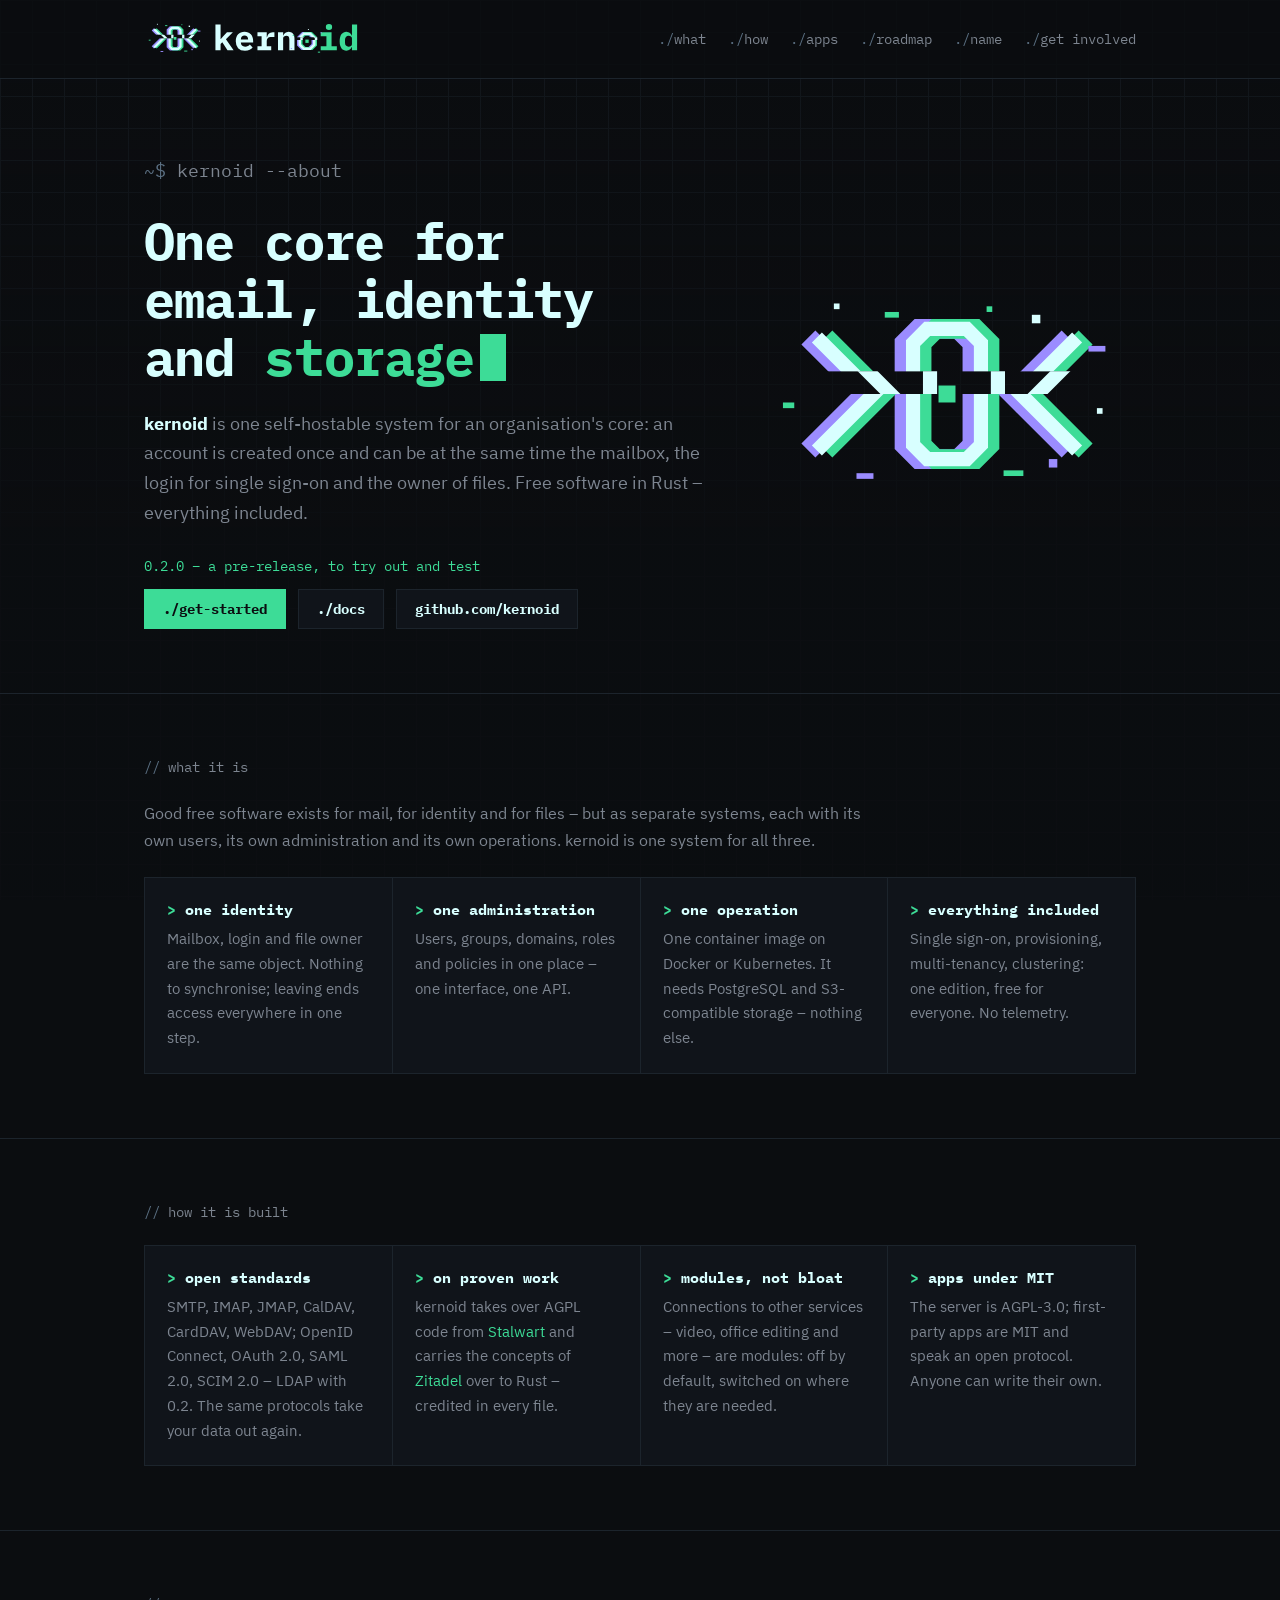
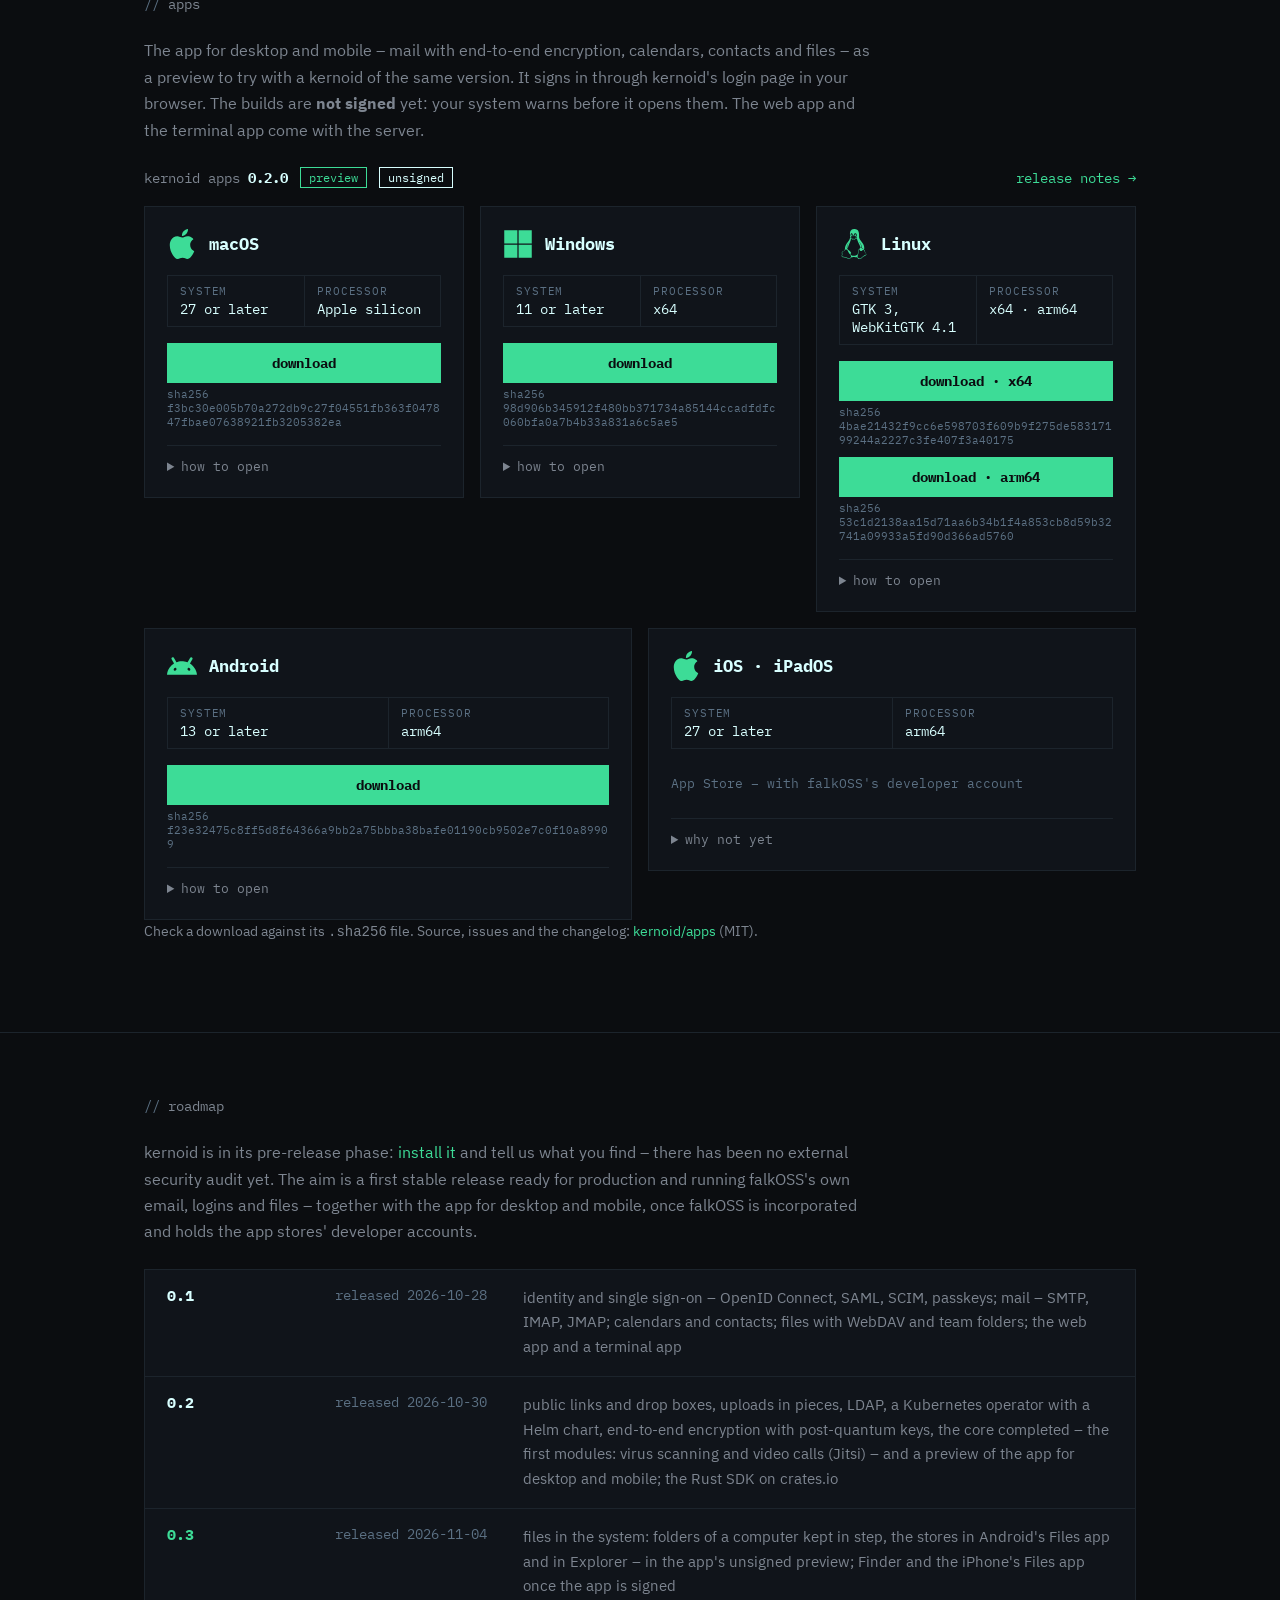
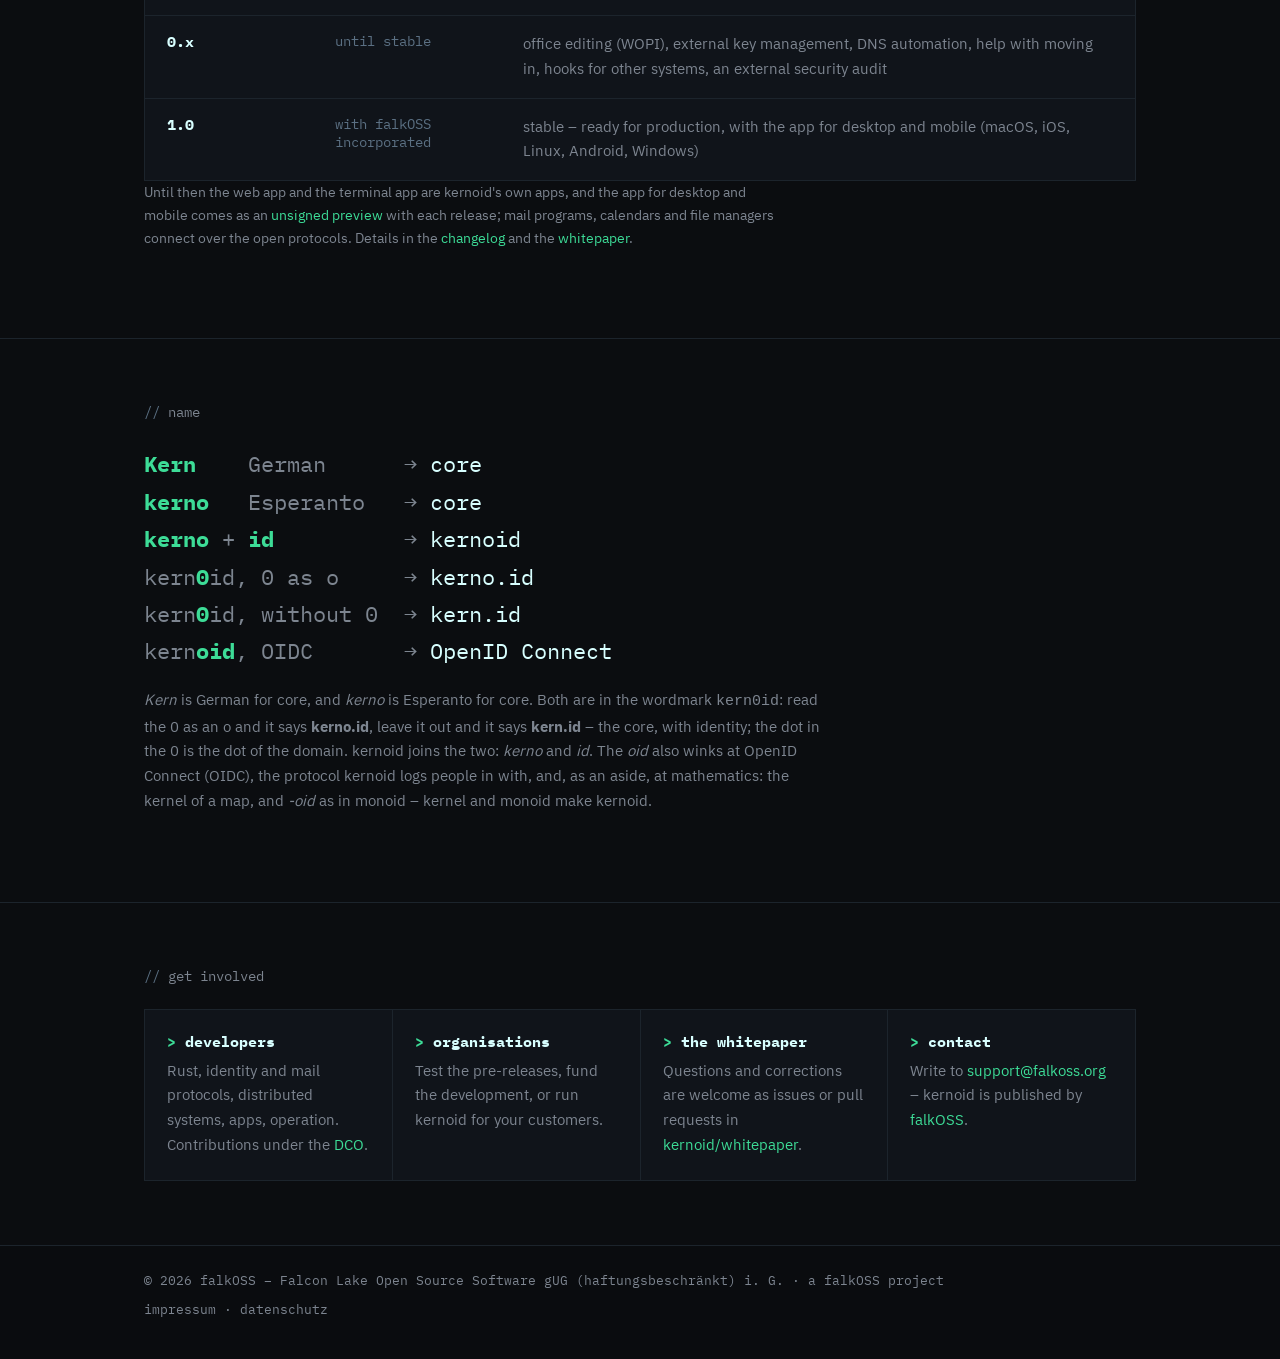
==== commit b42b0d7a: "Roadmap: 0.3, files in the system Co-Authored-By: Claude Opus 5.5 <noreply@anthropic.com> Signed-off" ====
--- a/index.html
+++ b/index.html
@@ -158,7 +158,8 @@
         <p>kernoid is in its pre-release phase: <a href="https://kernoid.dev/getting-started/">install it</a> and tell us what you find – there has been no external security audit yet. The aim is a first stable release ready for production and running falkOSS's own email, logins and files – together with the app for desktop and mobile, once falkOSS is incorporated and holds the app stores' developer accounts.</p>
         <ol class="steps">
           <li><span class="name">0.1</span><span class="when">released 2026-10-28</span><span class="what">identity and single sign-on – OpenID Connect, SAML, SCIM, passkeys; mail – SMTP, IMAP, JMAP; calendars and contacts; files with WebDAV and team folders; the web app and a terminal app</span></li>
-          <li class="now"><span class="name">0.2</span><span class="when">released 2026-10-30</span><span class="what">public links and drop boxes, uploads in pieces, LDAP, a Kubernetes operator with a Helm chart, end-to-end encryption with post-quantum keys, the core completed – the first modules: virus scanning and video calls (Jitsi) – and a preview of the app for desktop and mobile; the Rust SDK on crates.io</span></li>
+          <li><span class="name">0.2</span><span class="when">released 2026-10-30</span><span class="what">public links and drop boxes, uploads in pieces, LDAP, a Kubernetes operator with a Helm chart, end-to-end encryption with post-quantum keys, the core completed – the first modules: virus scanning and video calls (Jitsi) – and a preview of the app for desktop and mobile; the Rust SDK on crates.io</span></li>
+          <li class="now"><span class="name">0.3</span><span class="when">released 2026-11-04</span><span class="what">files in the system: folders of a computer kept in step, the stores in Android's Files app and in Explorer – in the app's unsigned preview; Finder and the iPhone's Files app once the app is signed</span></li>
           <li><span class="name">0.x</span><span class="when">until stable</span><span class="what">office editing (WOPI), external key management, DNS automation, help with moving in, hooks for other systems, an external security audit</span></li>
           <li><span class="name">1.0</span><span class="when">with falkOSS incorporated</span><span class="what">stable – ready for production, with the app for desktop and mobile (macOS, iOS, Linux, Android, Windows)</span></li>
         </ol>
--- a/style.css
+++ b/style.css
@@ -128,8 +128,12 @@
 .release-bar a { margin-left: auto; }
 .badge { font: 12px var(--mono); padding: 2px 8px; border: 1px solid var(--mint); color: var(--mint); }
 .badge.warn { border-color: var(--white); color: var(--white); }
-.platforms { display: grid; grid-template-columns: repeat(6, 1fr); gap: 1px; background: var(--line); border: 1px solid var(--line); }
-.platform { grid-column: span 2; background: var(--panel); padding: 22px; display: flex; flex-direction: column; gap: 16px; min-width: 0; }
+/* Each card on its own and as high as its content: opening one grows only that card (as omaflake's catalog) */
+.platforms { display: grid; grid-template-columns: repeat(6, 1fr); gap: 16px; align-items: start; }
+.platform { grid-column: span 2; background: var(--panel); border: 1px solid var(--line); padding: 22px;
+  display: flex; flex-direction: column; gap: 16px; min-width: 0; transition: border-color 0.15s; }
+.platform:hover { border-color: var(--steel); }
+.platform:has(details[open]) { border-color: var(--mint); }
 .platform.mobile { grid-column: span 3; }
 .platform-head { display: flex; align-items: center; gap: 12px; }
 .platform-head h3 { margin: 0; font: 700 17px var(--mono); color: var(--white); }
@@ -140,7 +144,7 @@
 .specs div + div { border-left: 1px solid var(--line); }
 .specs dt { font: 11px var(--mono); color: var(--steel); text-transform: uppercase; letter-spacing: .08em; }
 .specs dd { margin: 2px 0 0; font: 14px var(--mono); color: var(--white); }
-.get { display: grid; gap: 10px; margin-top: auto; }
+.get { display: grid; gap: 10px; }
 .get .button { display: block; text-align: center; }
 .get .soon { font: 13px var(--mono); color: var(--steel); padding: 10px 0; }
 .get .sum { display: block; margin-top: 4px; font: 11px var(--mono); color: var(--steel); overflow-wrap: anywhere; }
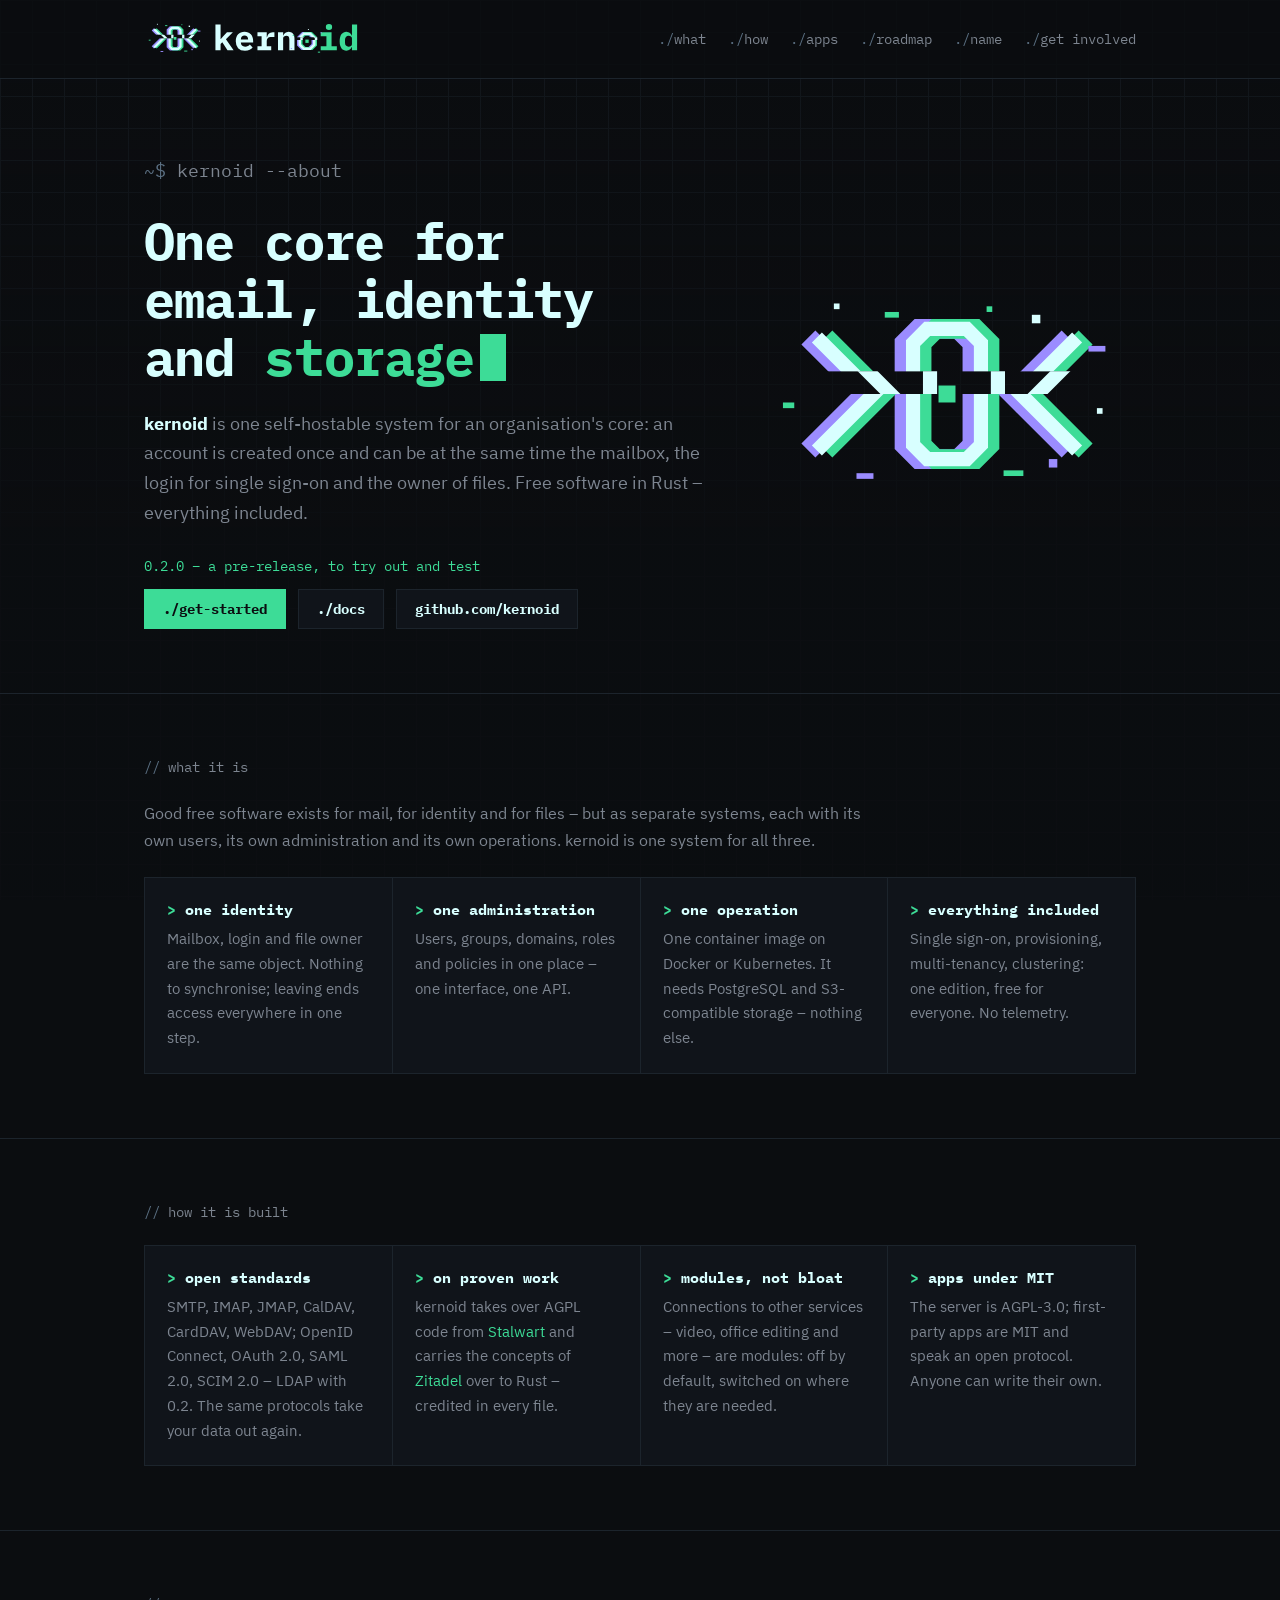
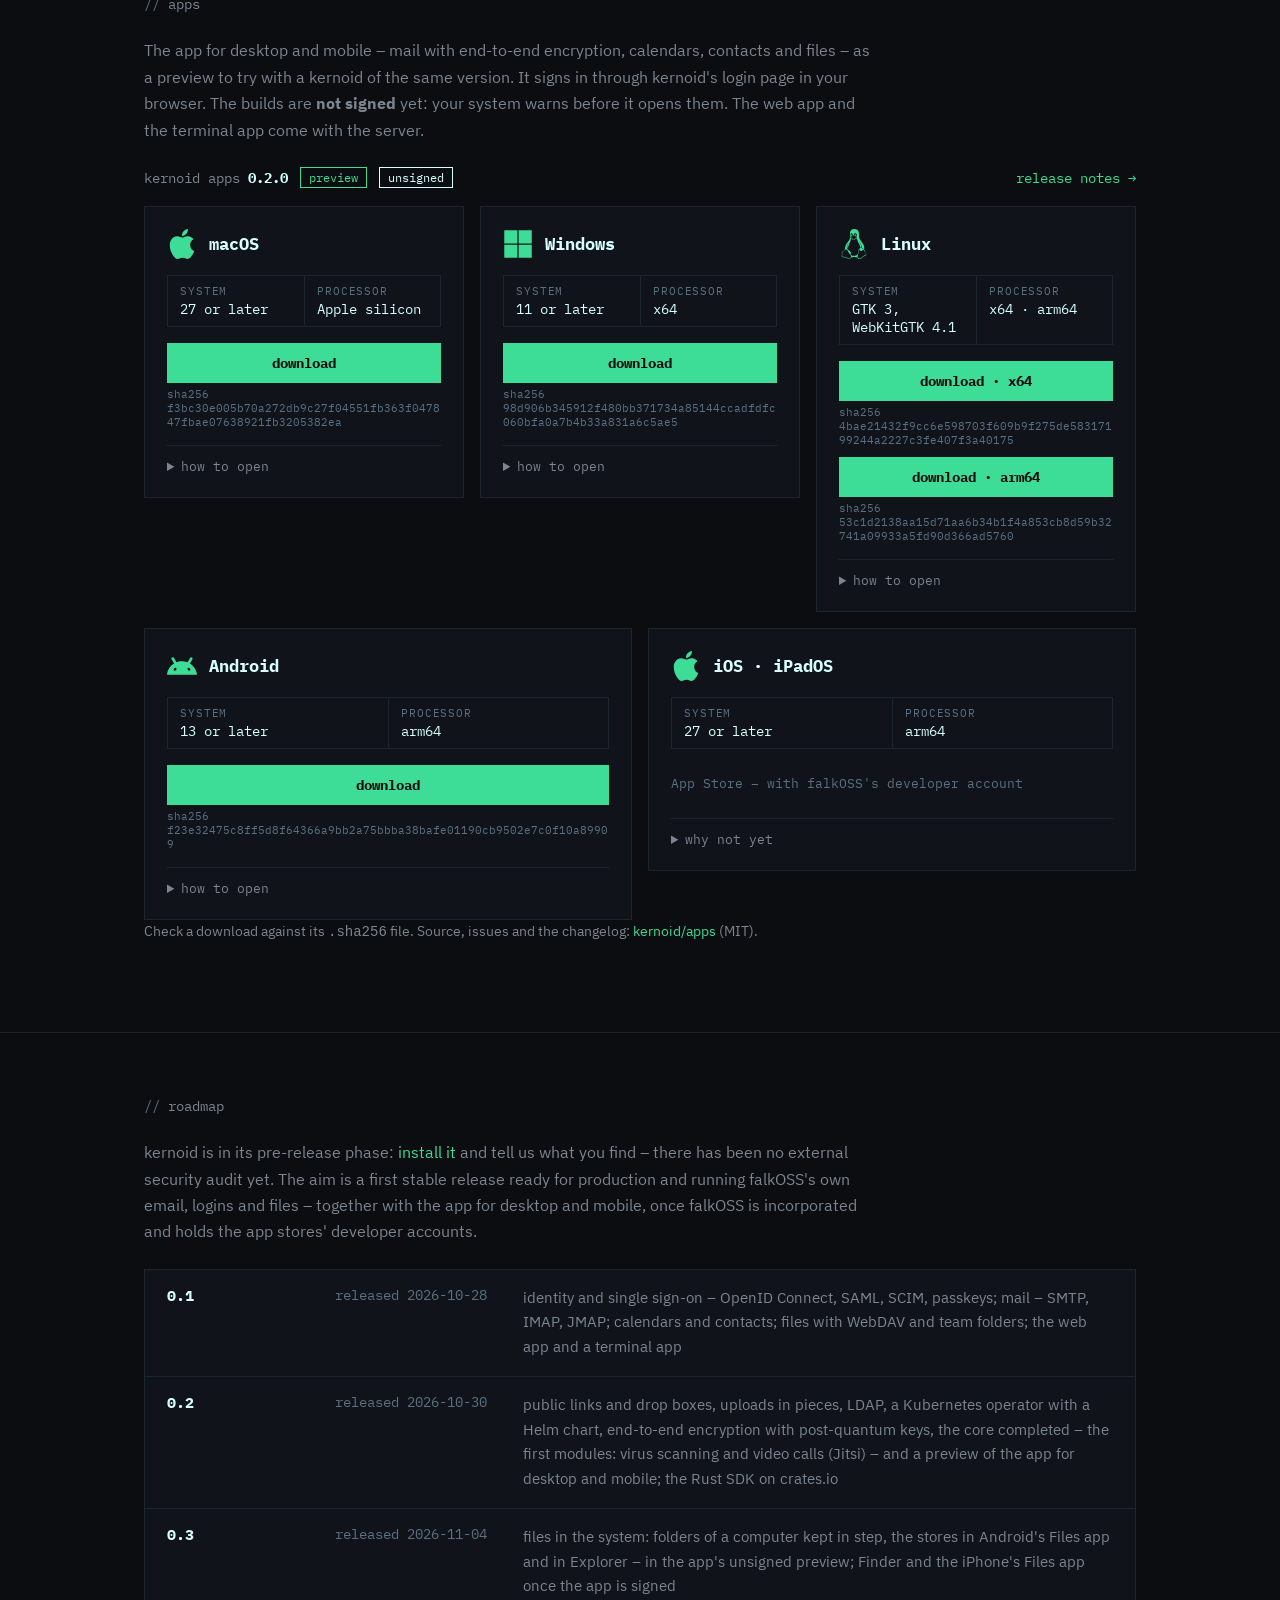
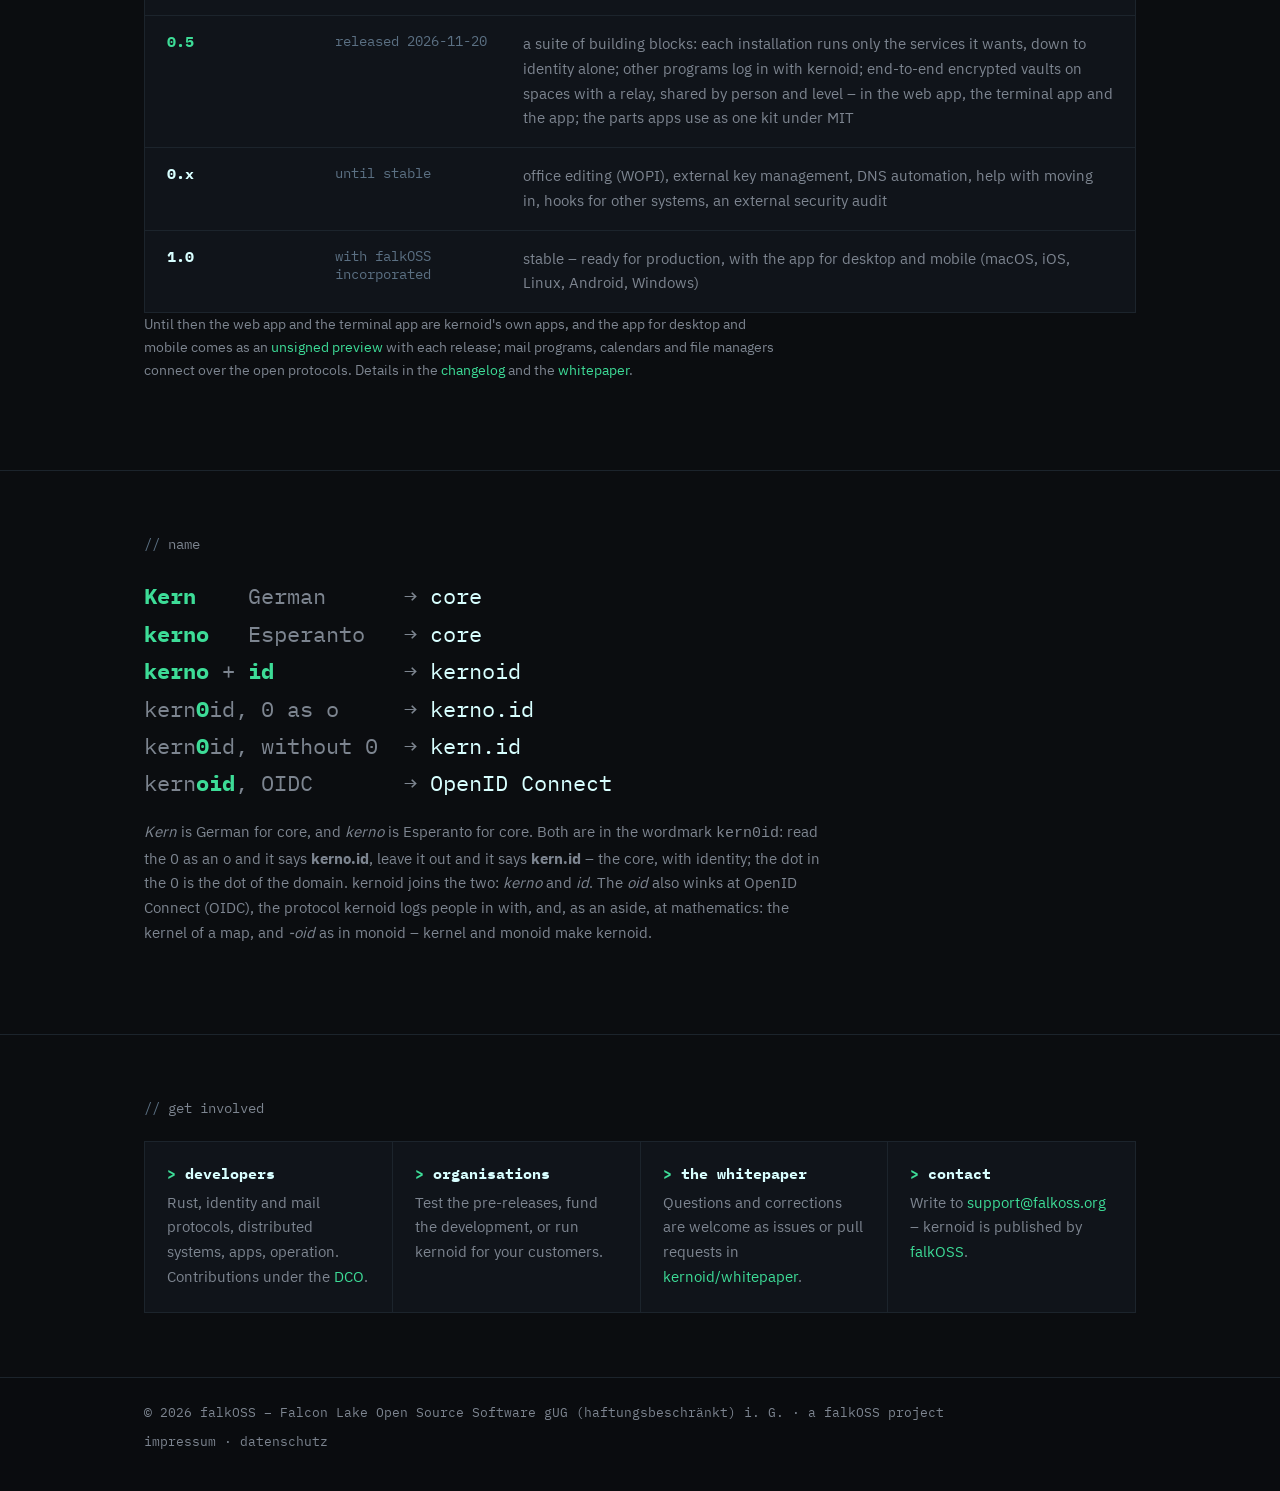
==== commit 0616c7bd: "Roadmap: 0.5, a suite of building blocks Co-Authored-By: Claude Opus 5.5 <noreply@anthropic.com> Sig" ====
--- a/index.html
+++ b/index.html
@@ -159,7 +159,8 @@
         <ol class="steps">
           <li><span class="name">0.1</span><span class="when">released 2026-10-28</span><span class="what">identity and single sign-on – OpenID Connect, SAML, SCIM, passkeys; mail – SMTP, IMAP, JMAP; calendars and contacts; files with WebDAV and team folders; the web app and a terminal app</span></li>
           <li><span class="name">0.2</span><span class="when">released 2026-10-30</span><span class="what">public links and drop boxes, uploads in pieces, LDAP, a Kubernetes operator with a Helm chart, end-to-end encryption with post-quantum keys, the core completed – the first modules: virus scanning and video calls (Jitsi) – and a preview of the app for desktop and mobile; the Rust SDK on crates.io</span></li>
-          <li class="now"><span class="name">0.3</span><span class="when">released 2026-11-04</span><span class="what">files in the system: folders of a computer kept in step, the stores in Android's Files app and in Explorer – in the app's unsigned preview; Finder and the iPhone's Files app once the app is signed</span></li>
+          <li><span class="name">0.3</span><span class="when">released 2026-11-04</span><span class="what">files in the system: folders of a computer kept in step, the stores in Android's Files app and in Explorer – in the app's unsigned preview; Finder and the iPhone's Files app once the app is signed</span></li>
+          <li class="now"><span class="name">0.5</span><span class="when">released 2026-11-20</span><span class="what">a suite of building blocks: each installation runs only the services it wants, down to identity alone; other programs log in with kernoid; end-to-end encrypted vaults on spaces with a relay, shared by person and level – in the web app, the terminal app and the app; the parts apps use as one kit under MIT</span></li>
           <li><span class="name">0.x</span><span class="when">until stable</span><span class="what">office editing (WOPI), external key management, DNS automation, help with moving in, hooks for other systems, an external security audit</span></li>
           <li><span class="name">1.0</span><span class="when">with falkOSS incorporated</span><span class="what">stable – ready for production, with the app for desktop and mobile (macOS, iOS, Linux, Android, Windows)</span></li>
         </ol>
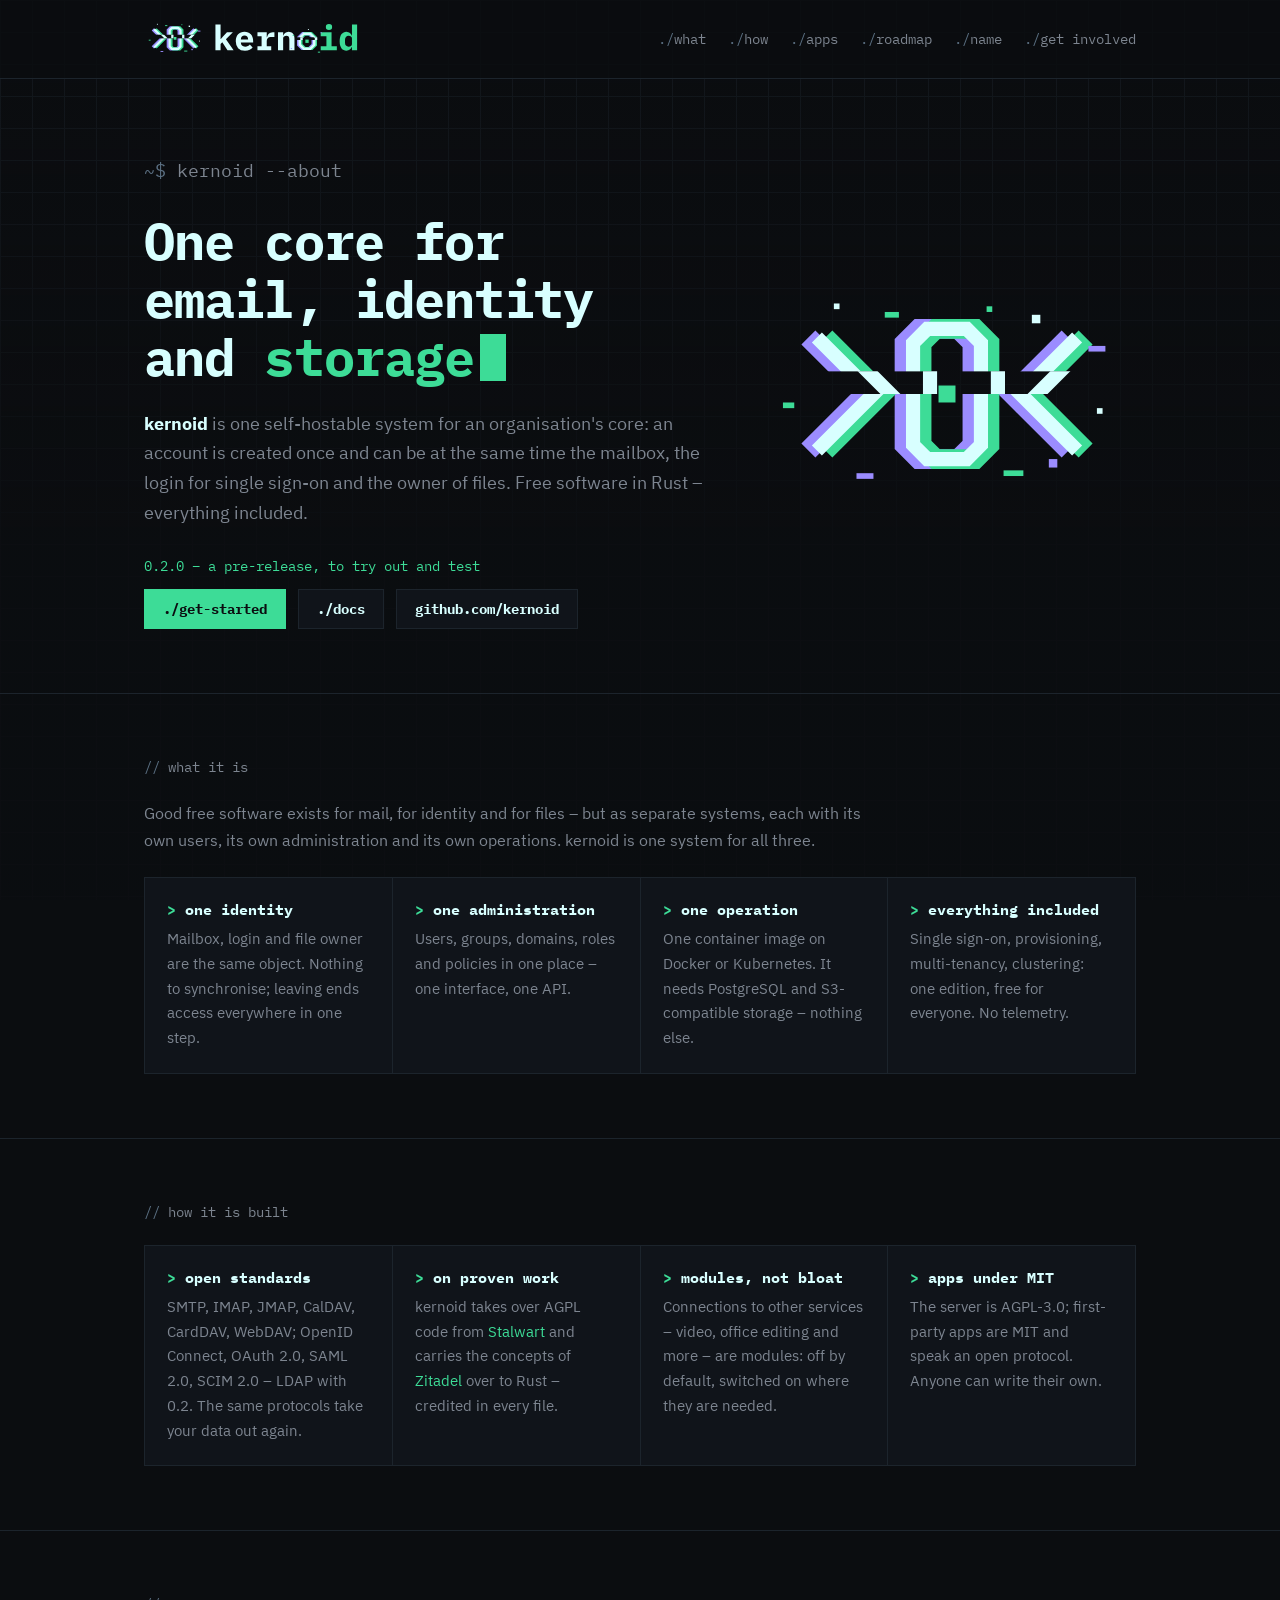
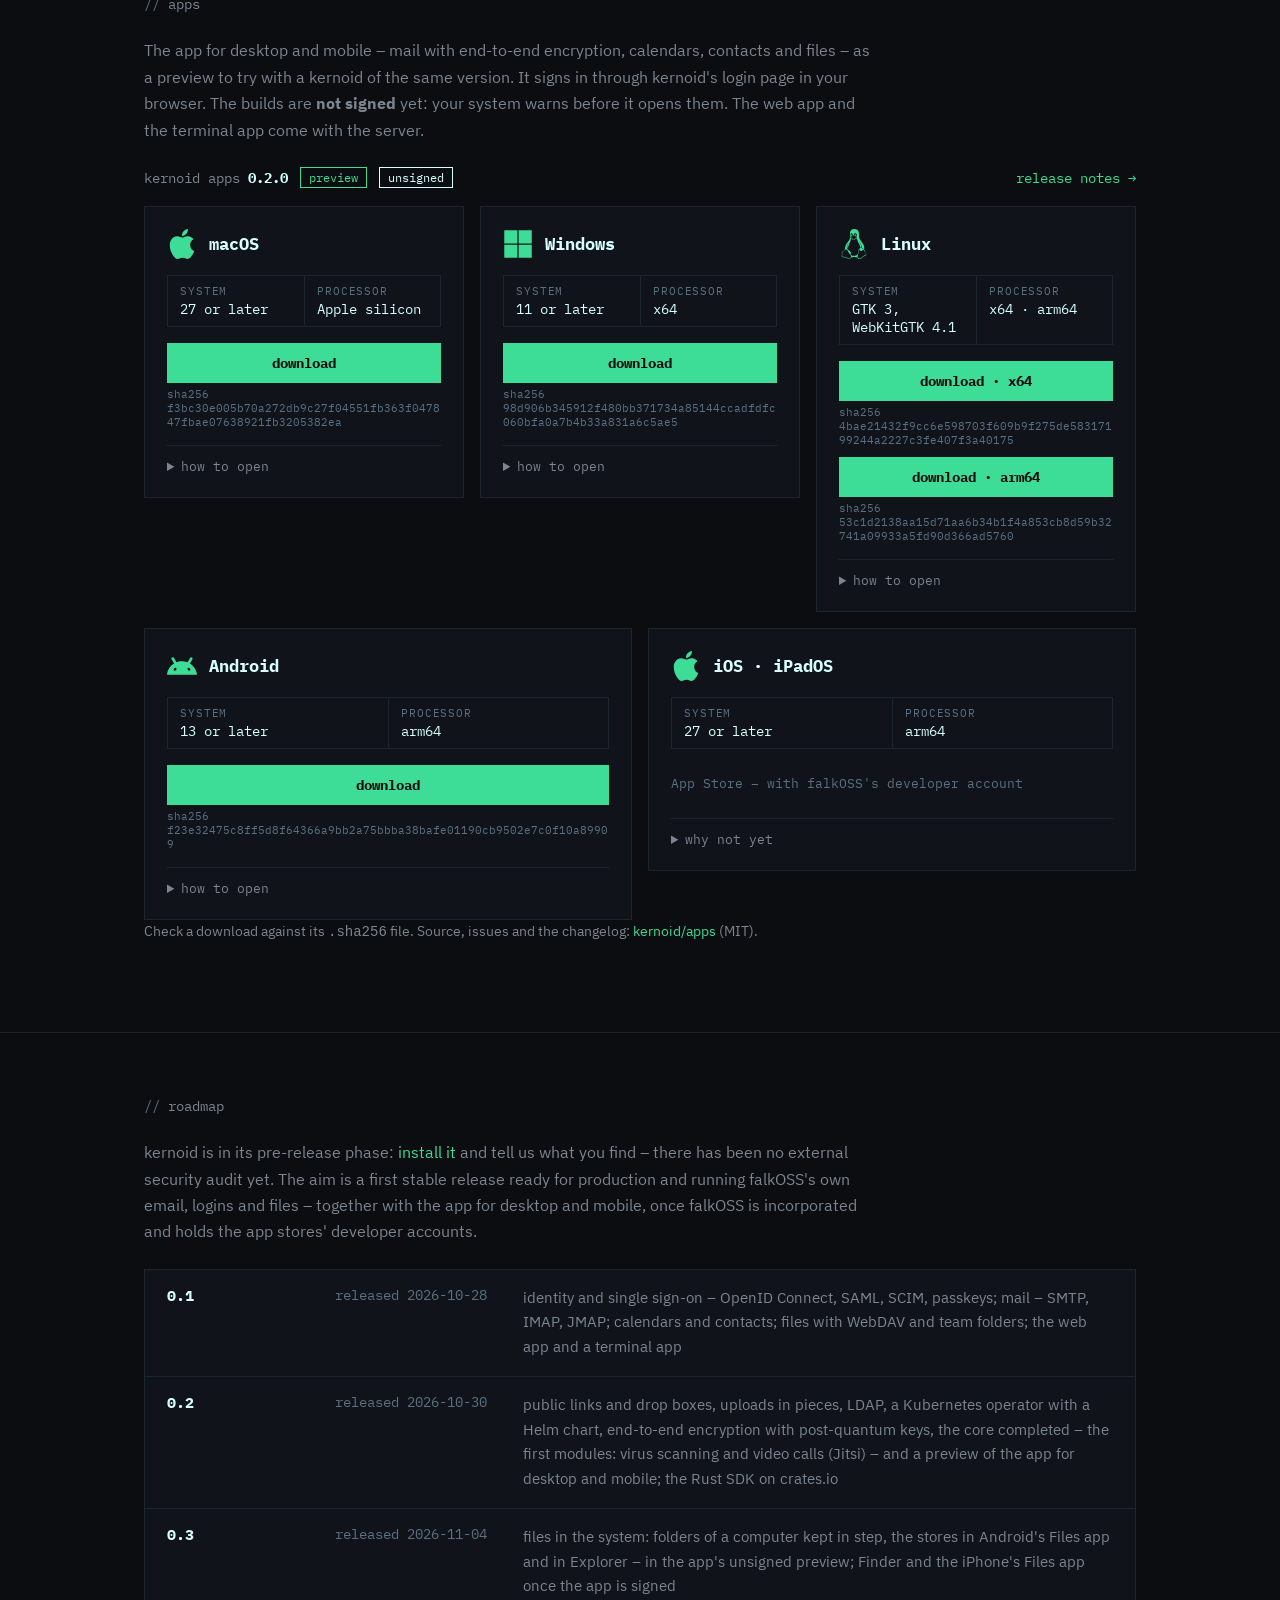
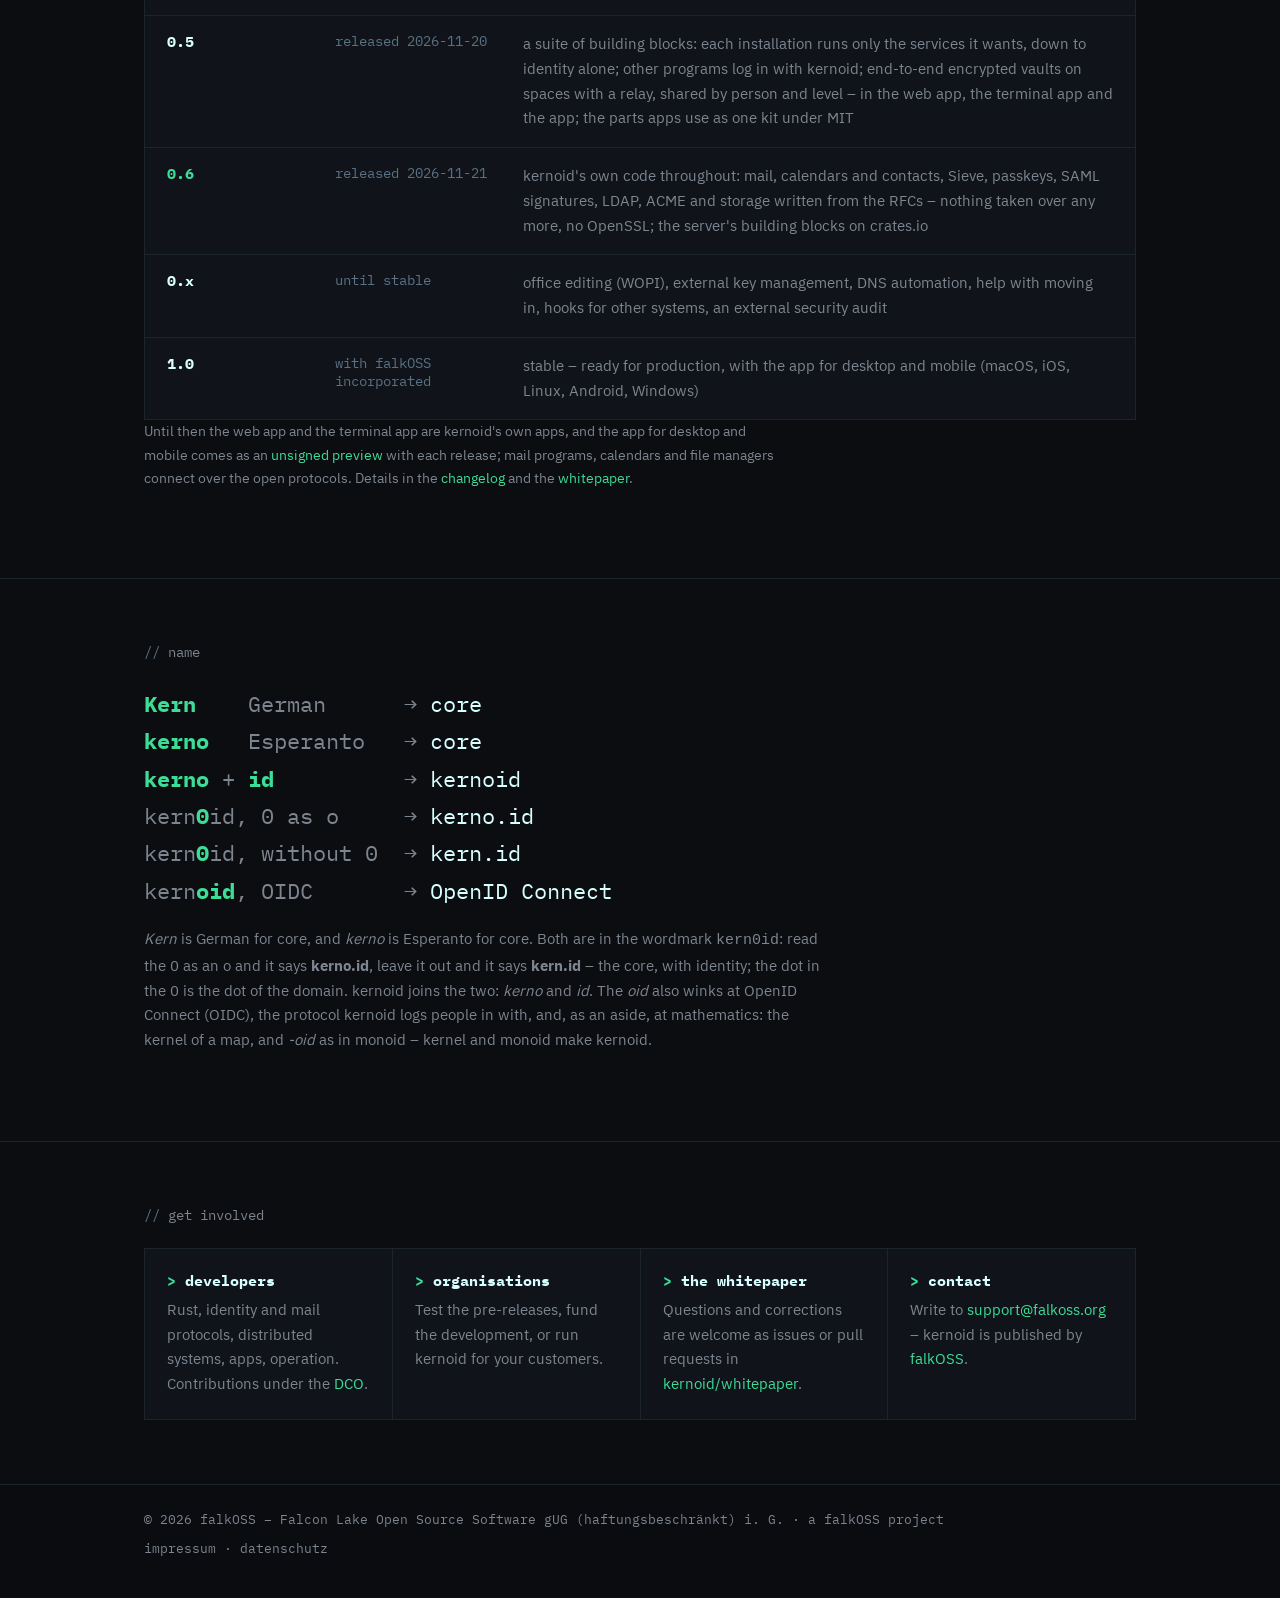
==== commit e1c911dc: "Roadmap: 0.6, kernoid's own code throughout Co-Authored-By: Claude Opus 5.5 <noreply@anthropic.com> " ====
--- a/index.html
+++ b/index.html
@@ -160,7 +160,8 @@
           <li><span class="name">0.1</span><span class="when">released 2026-10-28</span><span class="what">identity and single sign-on – OpenID Connect, SAML, SCIM, passkeys; mail – SMTP, IMAP, JMAP; calendars and contacts; files with WebDAV and team folders; the web app and a terminal app</span></li>
           <li><span class="name">0.2</span><span class="when">released 2026-10-30</span><span class="what">public links and drop boxes, uploads in pieces, LDAP, a Kubernetes operator with a Helm chart, end-to-end encryption with post-quantum keys, the core completed – the first modules: virus scanning and video calls (Jitsi) – and a preview of the app for desktop and mobile; the Rust SDK on crates.io</span></li>
           <li><span class="name">0.3</span><span class="when">released 2026-11-04</span><span class="what">files in the system: folders of a computer kept in step, the stores in Android's Files app and in Explorer – in the app's unsigned preview; Finder and the iPhone's Files app once the app is signed</span></li>
-          <li class="now"><span class="name">0.5</span><span class="when">released 2026-11-20</span><span class="what">a suite of building blocks: each installation runs only the services it wants, down to identity alone; other programs log in with kernoid; end-to-end encrypted vaults on spaces with a relay, shared by person and level – in the web app, the terminal app and the app; the parts apps use as one kit under MIT</span></li>
+          <li><span class="name">0.5</span><span class="when">released 2026-11-20</span><span class="what">a suite of building blocks: each installation runs only the services it wants, down to identity alone; other programs log in with kernoid; end-to-end encrypted vaults on spaces with a relay, shared by person and level – in the web app, the terminal app and the app; the parts apps use as one kit under MIT</span></li>
+          <li class="now"><span class="name">0.6</span><span class="when">released 2026-11-21</span><span class="what">kernoid's own code throughout: mail, calendars and contacts, Sieve, passkeys, SAML signatures, LDAP, ACME and storage written from the RFCs – nothing taken over any more, no OpenSSL; the server's building blocks on crates.io</span></li>
           <li><span class="name">0.x</span><span class="when">until stable</span><span class="what">office editing (WOPI), external key management, DNS automation, help with moving in, hooks for other systems, an external security audit</span></li>
           <li><span class="name">1.0</span><span class="when">with falkOSS incorporated</span><span class="what">stable – ready for production, with the app for desktop and mobile (macOS, iOS, Linux, Android, Windows)</span></li>
         </ol>
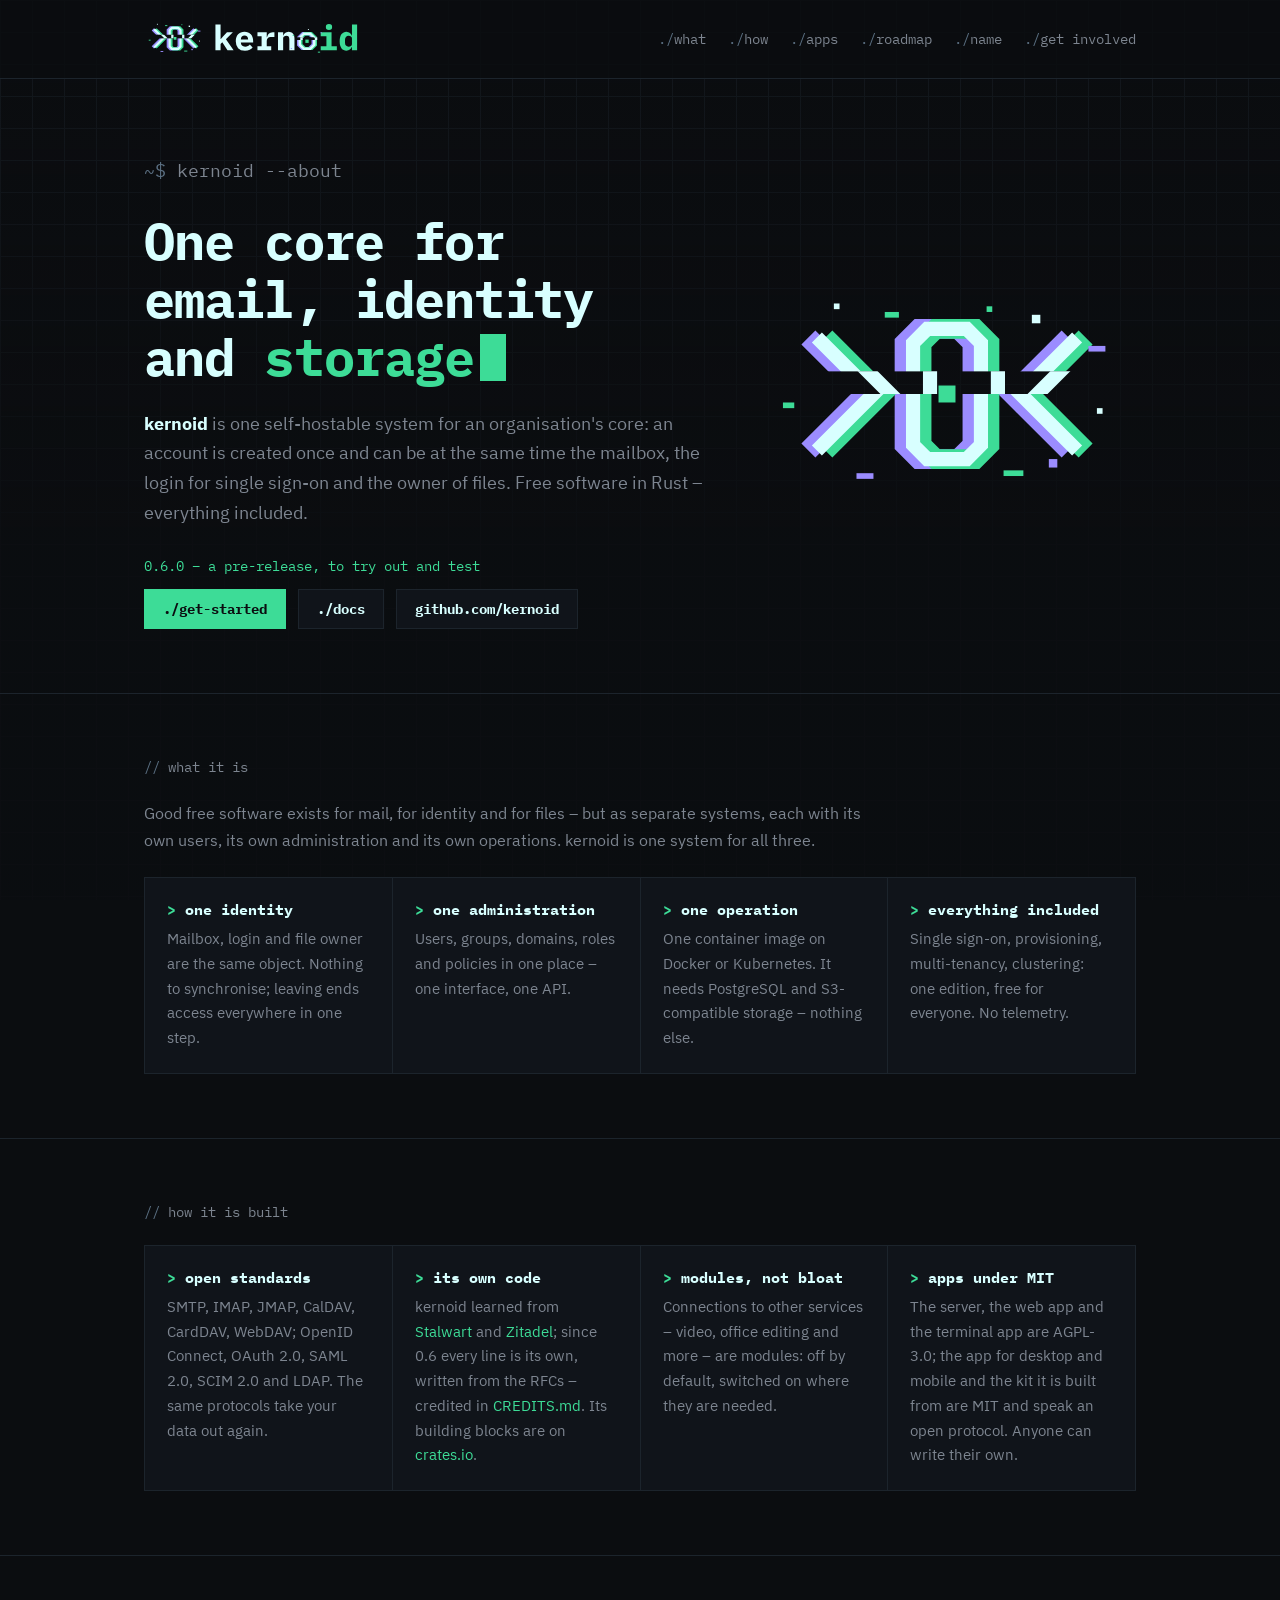
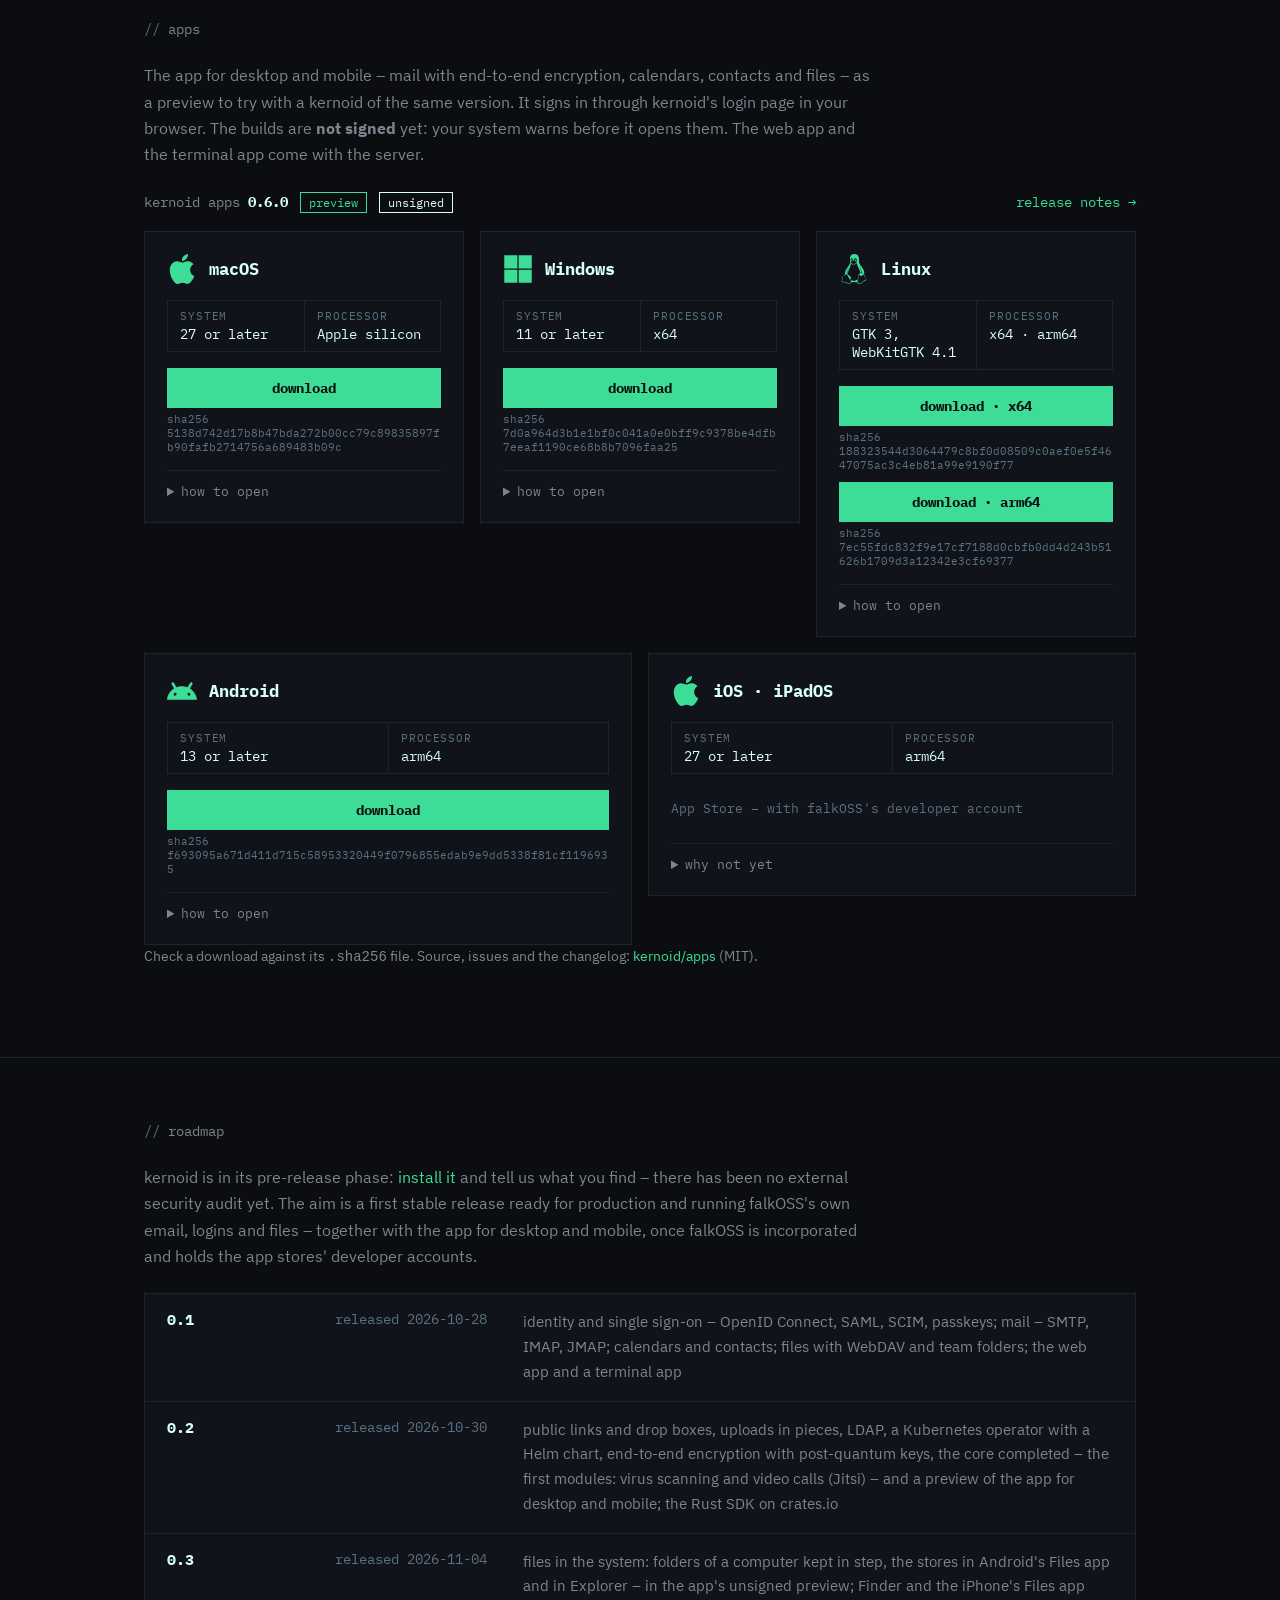
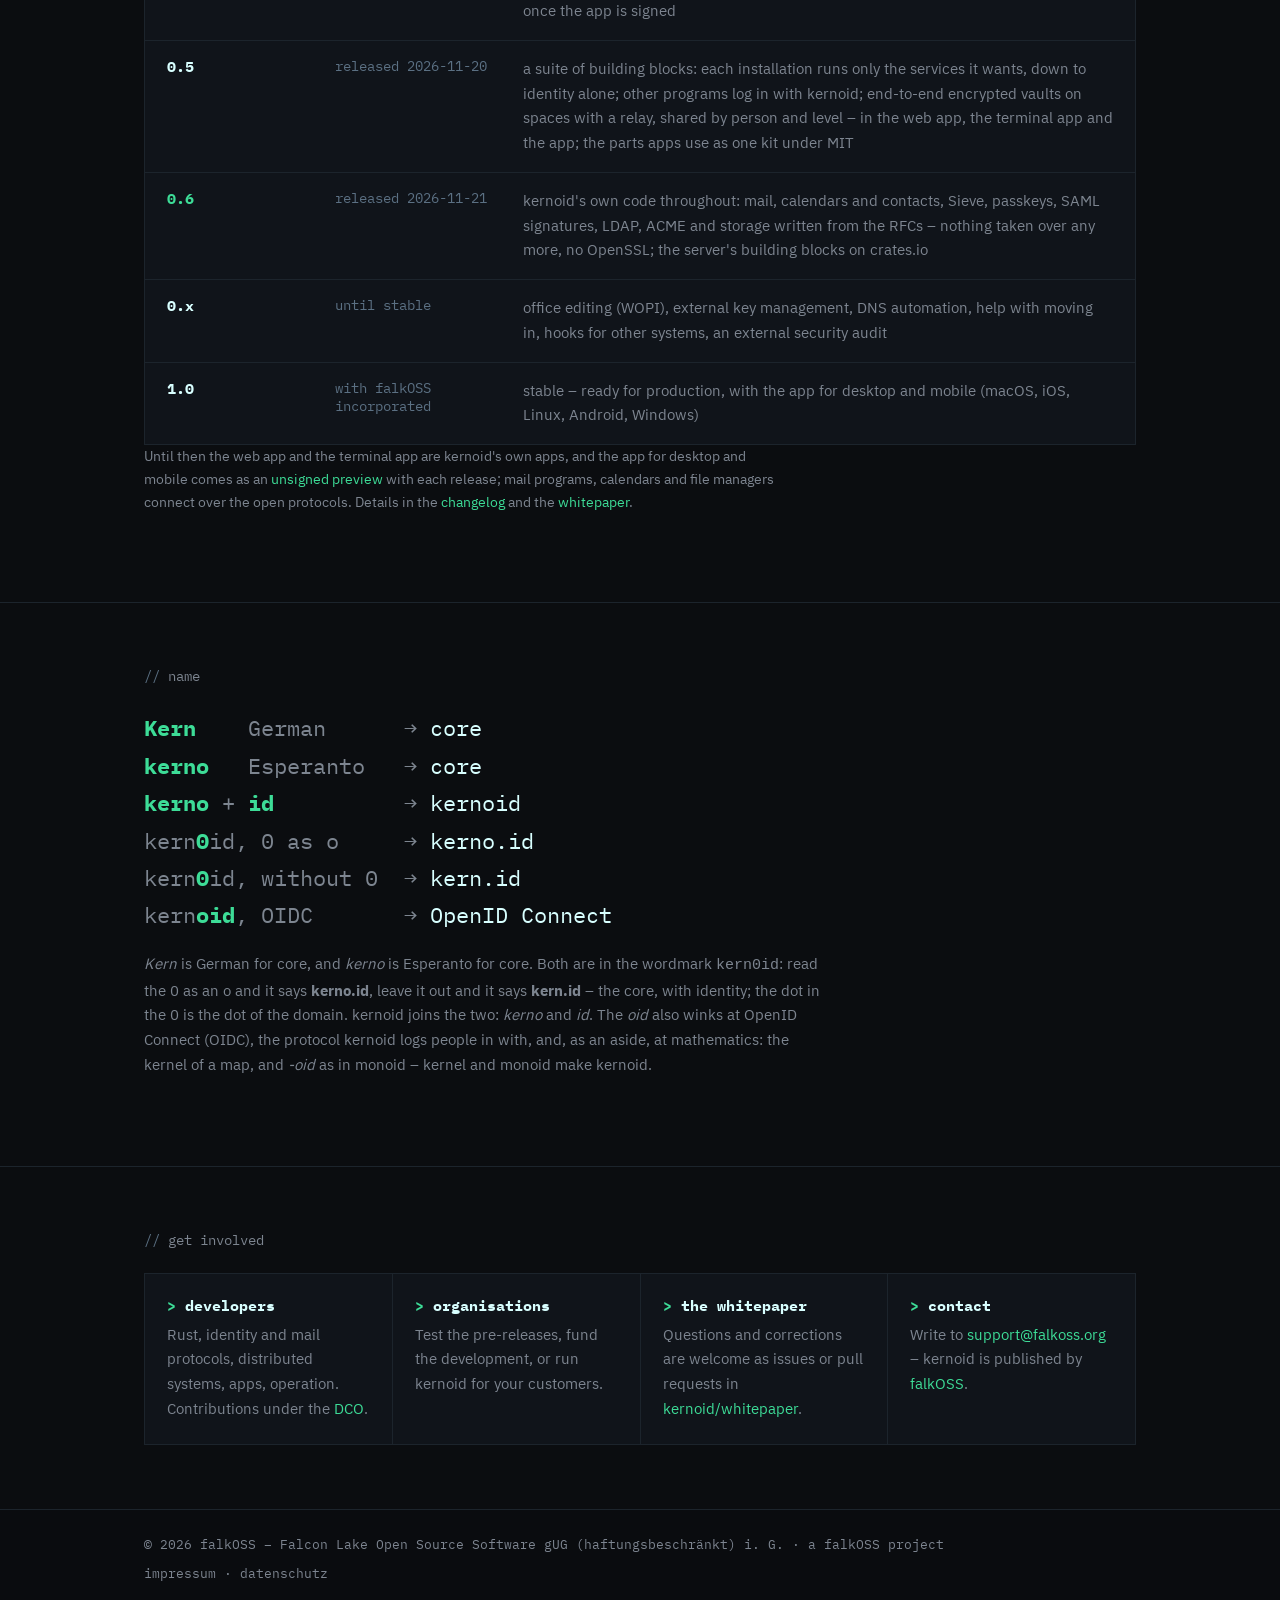
==== commit 2756f710: "kernoid's own code, the licences of the apps, 0.6.0 The claims follow kernoid 0.6: its own code writ" ====
--- a/index.html
+++ b/index.html
@@ -4,7 +4,7 @@
   <meta charset="utf-8">
   <meta name="viewport" content="width=device-width, initial-scale=1">
   <title>kernoid – one core for email, identity and storage</title>
-  <meta name="description" content="kernoid is free software in Rust: one self-hostable system for email, identity and storage. A falkOSS project, in early development.">
+  <meta name="description" content="kernoid is free software in Rust: one self-hostable system for email, identity and storage. A falkOSS project, in its pre-release phase.">
   <meta name="theme-color" content="#0B0D10">
   <meta property="og:type" content="website">
   <meta property="og:site_name" content="kernoid">
@@ -44,7 +44,7 @@
           <p><strong>kernoid</strong> is one self-hostable system for an organisation's core: an account is created
             once and can be at the same time the mailbox, the login for single sign-on and the owner of files. Free
             software in Rust – everything included.</p>
-          <p class="status"><span data-kernoid-version>0.2.0</span> – a pre-release, to try out and test</p>
+          <p class="status"><span data-kernoid-version>0.6.0</span> – a pre-release, to try out and test</p>
           <div class="buttons">
             <a class="button primary" href="https://kernoid.dev/getting-started/">./get-started</a>
             <a class="button" href="https://kernoid.dev">./docs</a>
@@ -73,10 +73,10 @@
       <div class="wrap">
         <h2>how it is built</h2>
         <div class="grid">
-          <div class="cell"><h3>open standards</h3><p>SMTP, IMAP, JMAP, CalDAV, CardDAV, WebDAV; OpenID Connect, OAuth 2.0, SAML 2.0, SCIM 2.0 – LDAP with 0.2. The same protocols take your data out again.</p></div>
-          <div class="cell"><h3>on proven work</h3><p>kernoid takes over AGPL code from <a href="https://github.com/stalwartlabs/stalwart">Stalwart</a> and carries the concepts of <a href="https://github.com/zitadel/zitadel">Zitadel</a> over to Rust – credited in every file.</p></div>
+          <div class="cell"><h3>open standards</h3><p>SMTP, IMAP, JMAP, CalDAV, CardDAV, WebDAV; OpenID Connect, OAuth 2.0, SAML 2.0, SCIM 2.0 and LDAP. The same protocols take your data out again.</p></div>
+          <div class="cell"><h3>its own code</h3><p>kernoid learned from <a href="https://github.com/stalwartlabs/stalwart">Stalwart</a> and <a href="https://github.com/zitadel/zitadel">Zitadel</a>; since 0.6 every line is its own, written from the RFCs – credited in <a href="https://github.com/kernoid/kernoid/blob/main/CREDITS.md">CREDITS.md</a>. Its building blocks are on <a href="https://crates.io/crates/kernoid-server">crates.io</a>.</p></div>
           <div class="cell"><h3>modules, not bloat</h3><p>Connections to other services – video, office editing and more – are modules: off by default, switched on where they are needed.</p></div>
-          <div class="cell"><h3>apps under MIT</h3><p>The server is AGPL-3.0; first-party apps are MIT and speak an open protocol. Anyone can write their own.</p></div>
+          <div class="cell"><h3>apps under MIT</h3><p>The server, the web app and the terminal app are AGPL-3.0; the app for desktop and mobile and the kit it is built from are MIT and speak an open protocol. Anyone can write their own.</p></div>
         </div>
       </div>
     </section>
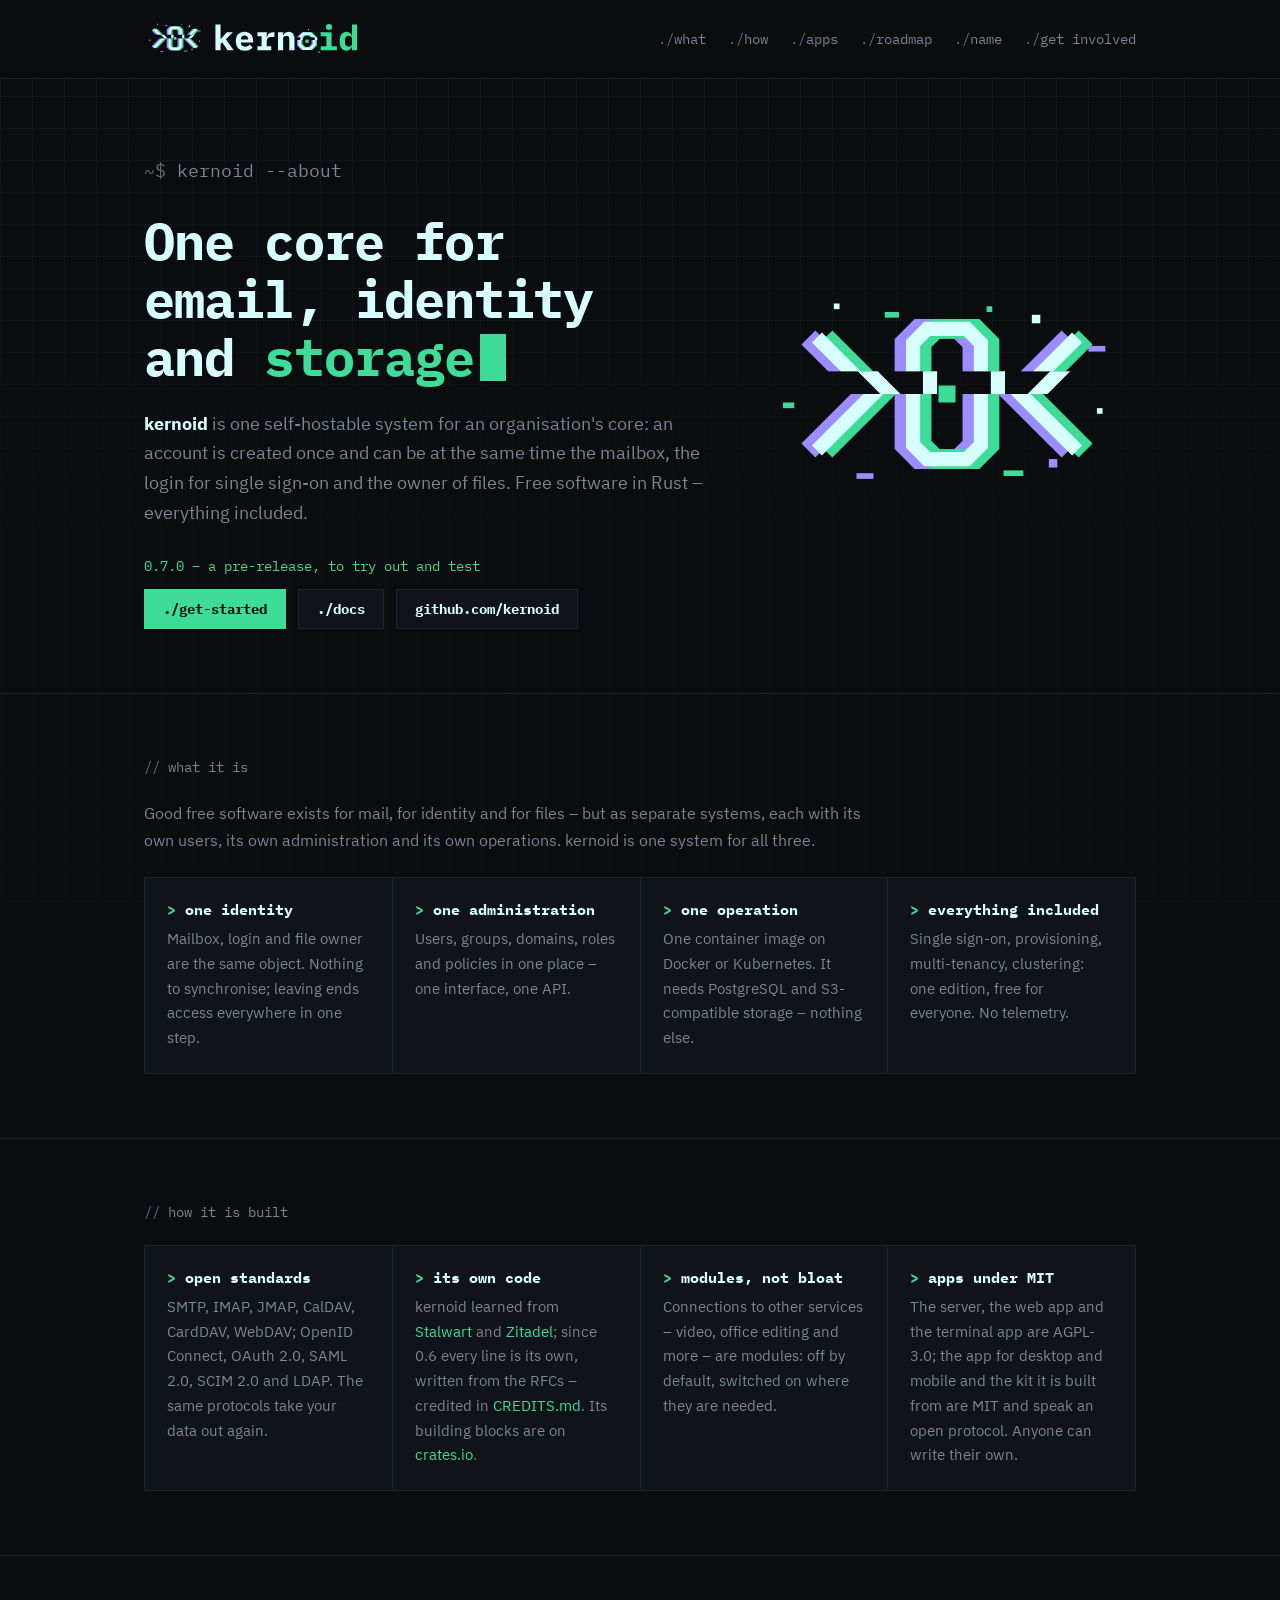
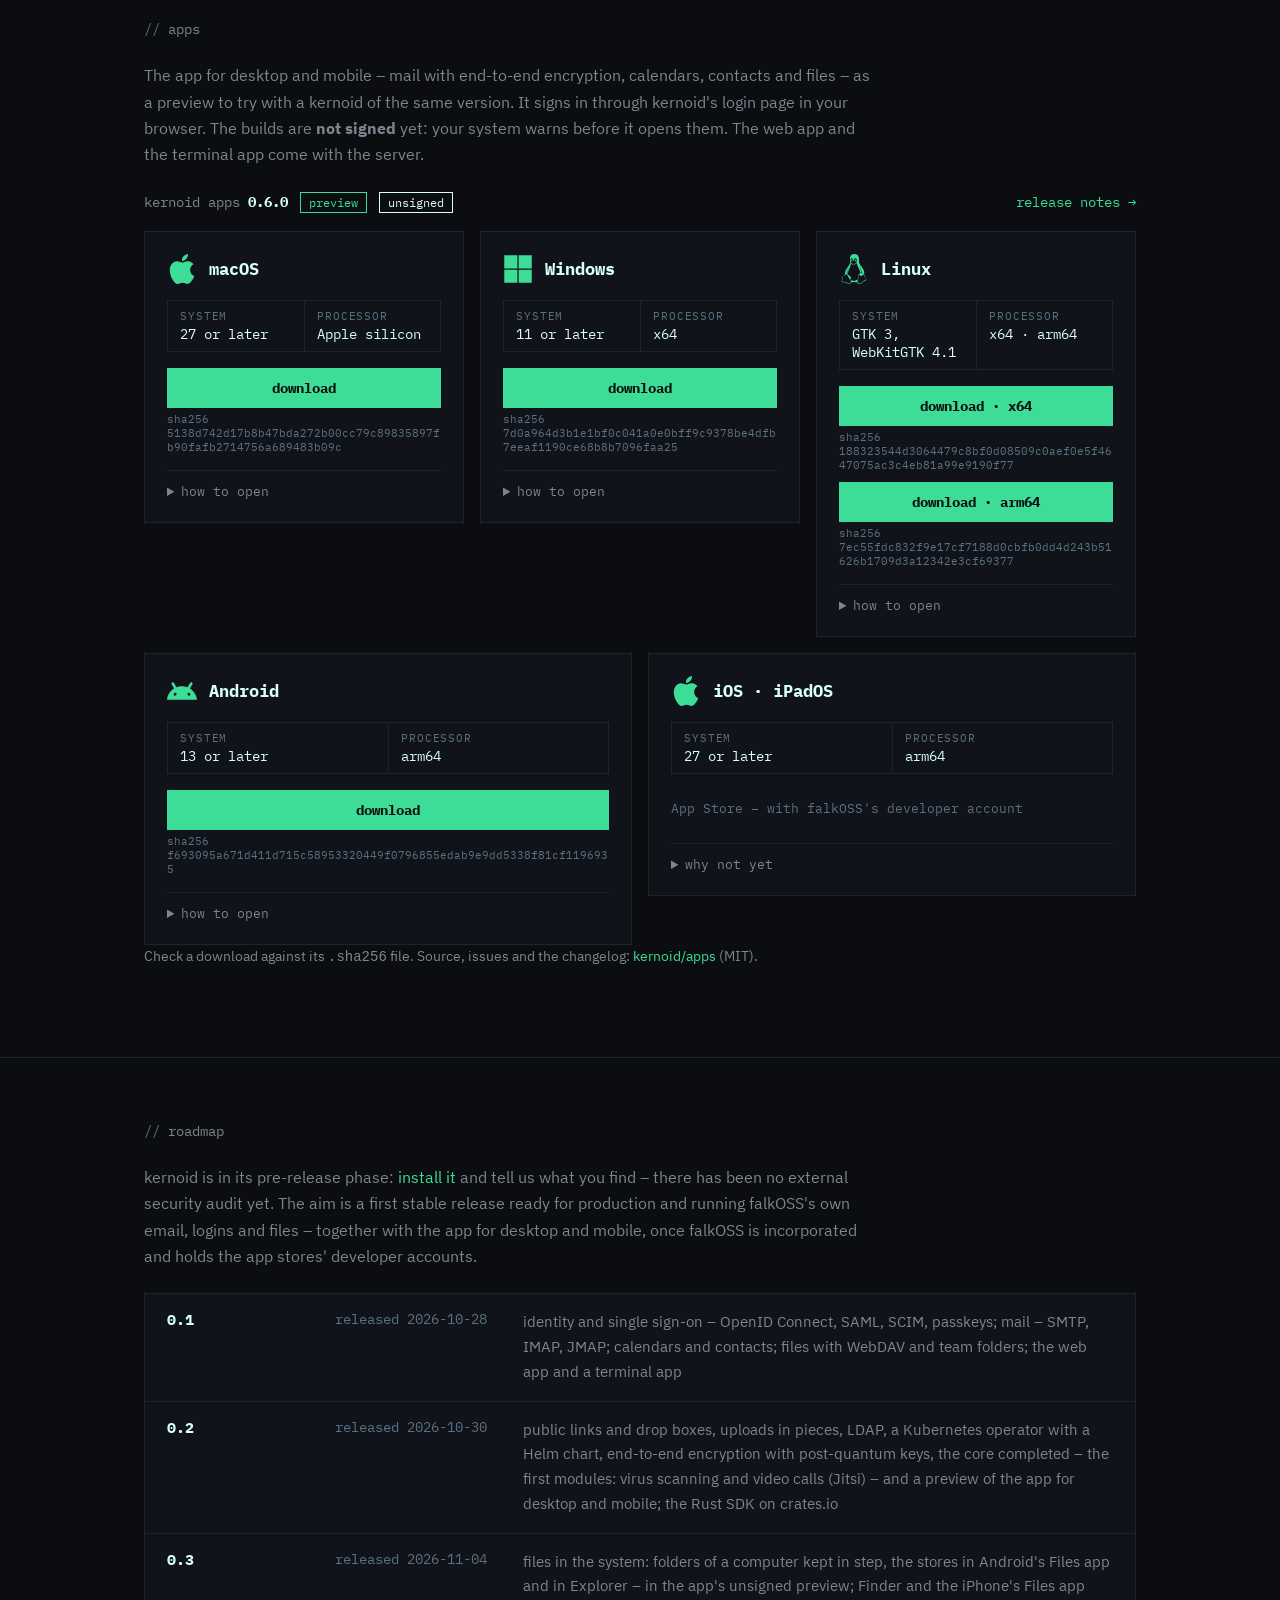
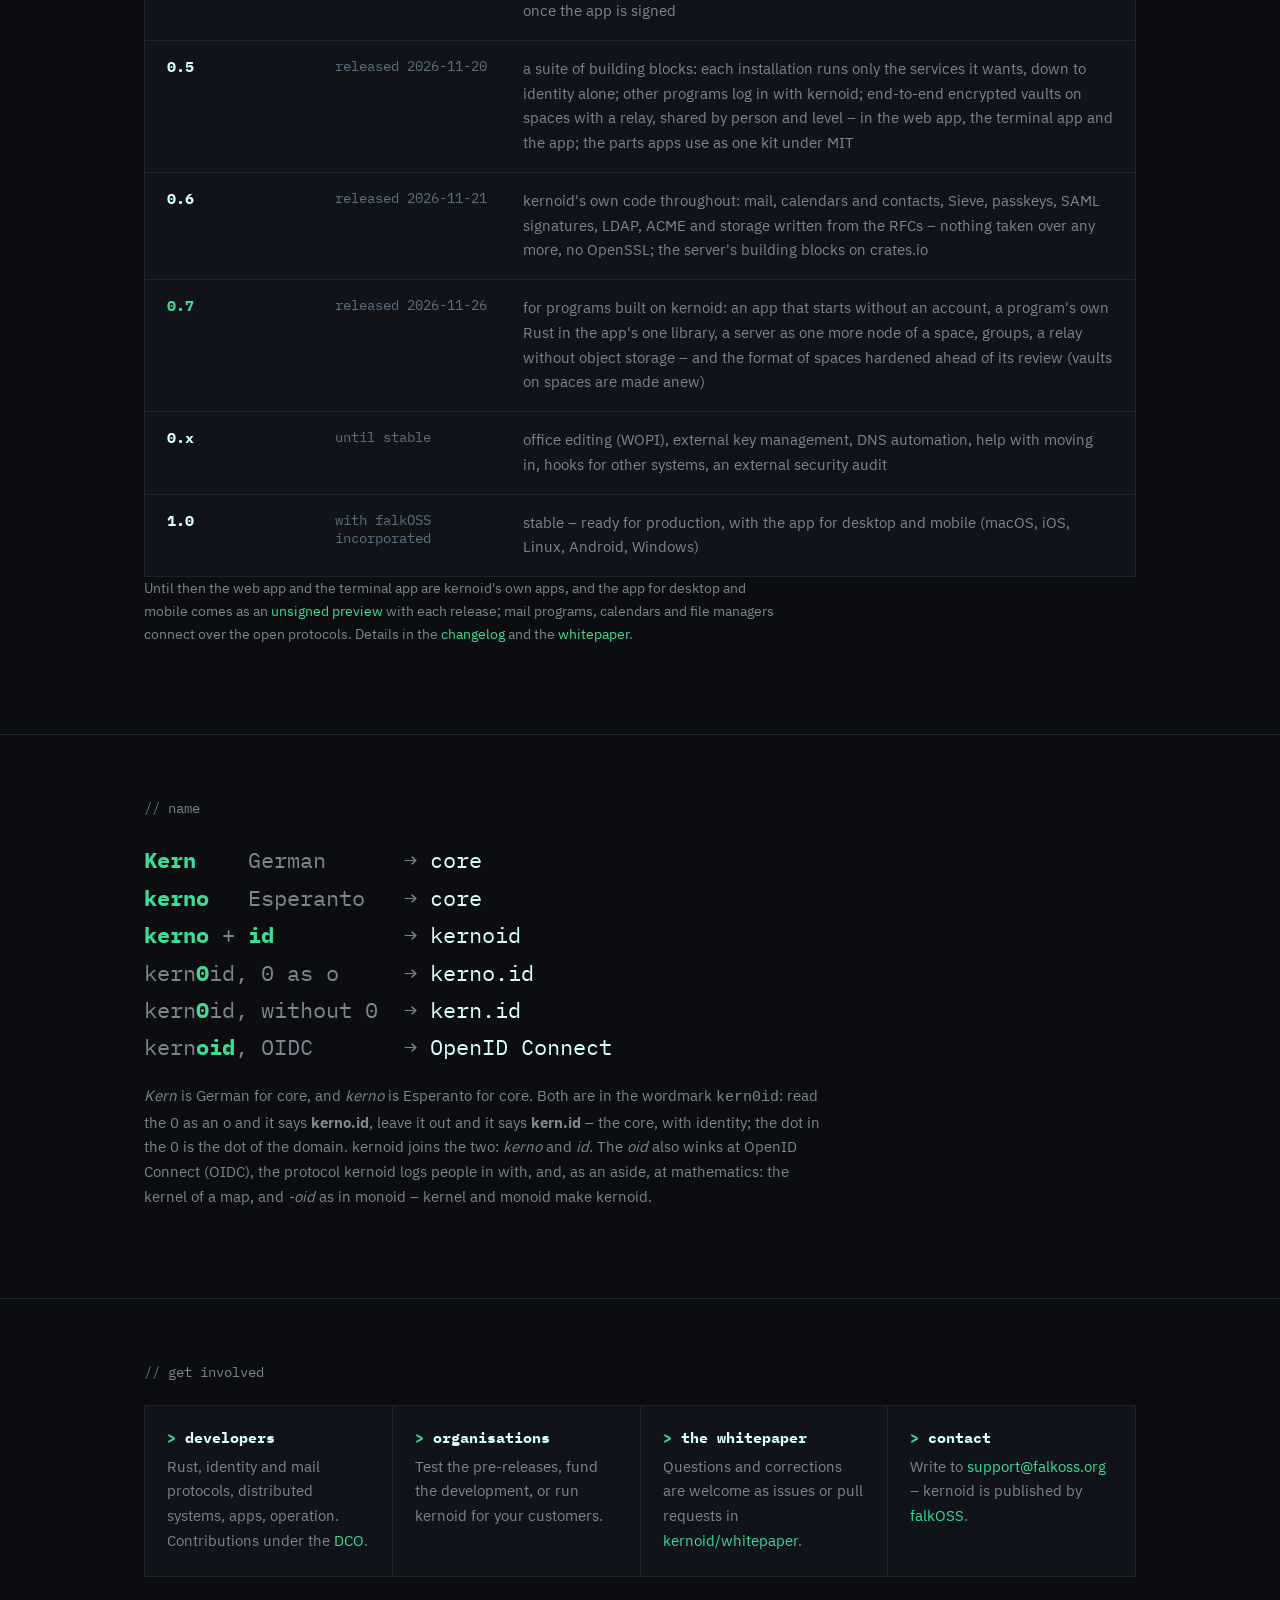
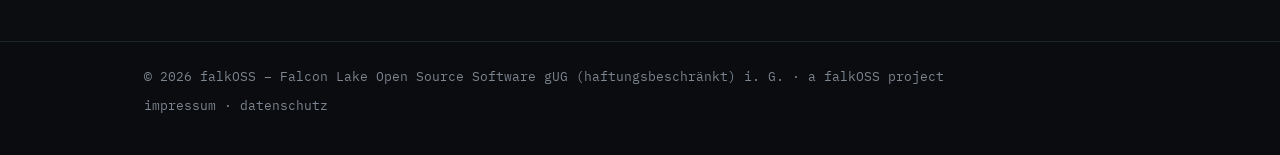
==== commit ab843c9d: "Roadmap: 0.7, for programs built on kernoid Co-Authored-By: Claude Fable 5.2 <noreply@anthropic.com>" ====
--- a/index.html
+++ b/index.html
@@ -44,7 +44,7 @@
           <p><strong>kernoid</strong> is one self-hostable system for an organisation's core: an account is created
             once and can be at the same time the mailbox, the login for single sign-on and the owner of files. Free
             software in Rust – everything included.</p>
-          <p class="status"><span data-kernoid-version>0.6.0</span> – a pre-release, to try out and test</p>
+          <p class="status"><span data-kernoid-version>0.7.0</span> – a pre-release, to try out and test</p>
           <div class="buttons">
             <a class="button primary" href="https://kernoid.dev/getting-started/">./get-started</a>
             <a class="button" href="https://kernoid.dev">./docs</a>
@@ -161,7 +161,8 @@
           <li><span class="name">0.2</span><span class="when">released 2026-10-30</span><span class="what">public links and drop boxes, uploads in pieces, LDAP, a Kubernetes operator with a Helm chart, end-to-end encryption with post-quantum keys, the core completed – the first modules: virus scanning and video calls (Jitsi) – and a preview of the app for desktop and mobile; the Rust SDK on crates.io</span></li>
           <li><span class="name">0.3</span><span class="when">released 2026-11-04</span><span class="what">files in the system: folders of a computer kept in step, the stores in Android's Files app and in Explorer – in the app's unsigned preview; Finder and the iPhone's Files app once the app is signed</span></li>
           <li><span class="name">0.5</span><span class="when">released 2026-11-20</span><span class="what">a suite of building blocks: each installation runs only the services it wants, down to identity alone; other programs log in with kernoid; end-to-end encrypted vaults on spaces with a relay, shared by person and level – in the web app, the terminal app and the app; the parts apps use as one kit under MIT</span></li>
-          <li class="now"><span class="name">0.6</span><span class="when">released 2026-11-21</span><span class="what">kernoid's own code throughout: mail, calendars and contacts, Sieve, passkeys, SAML signatures, LDAP, ACME and storage written from the RFCs – nothing taken over any more, no OpenSSL; the server's building blocks on crates.io</span></li>
+          <li><span class="name">0.6</span><span class="when">released 2026-11-21</span><span class="what">kernoid's own code throughout: mail, calendars and contacts, Sieve, passkeys, SAML signatures, LDAP, ACME and storage written from the RFCs – nothing taken over any more, no OpenSSL; the server's building blocks on crates.io</span></li>
+          <li class="now"><span class="name">0.7</span><span class="when">released 2026-11-26</span><span class="what">for programs built on kernoid: an app that starts without an account, a program's own Rust in the app's one library, a server as one more node of a space, groups, a relay without object storage – and the format of spaces hardened ahead of its review (vaults on spaces are made anew)</span></li>
           <li><span class="name">0.x</span><span class="when">until stable</span><span class="what">office editing (WOPI), external key management, DNS automation, help with moving in, hooks for other systems, an external security audit</span></li>
           <li><span class="name">1.0</span><span class="when">with falkOSS incorporated</span><span class="what">stable – ready for production, with the app for desktop and mobile (macOS, iOS, Linux, Android, Windows)</span></li>
         </ol>
